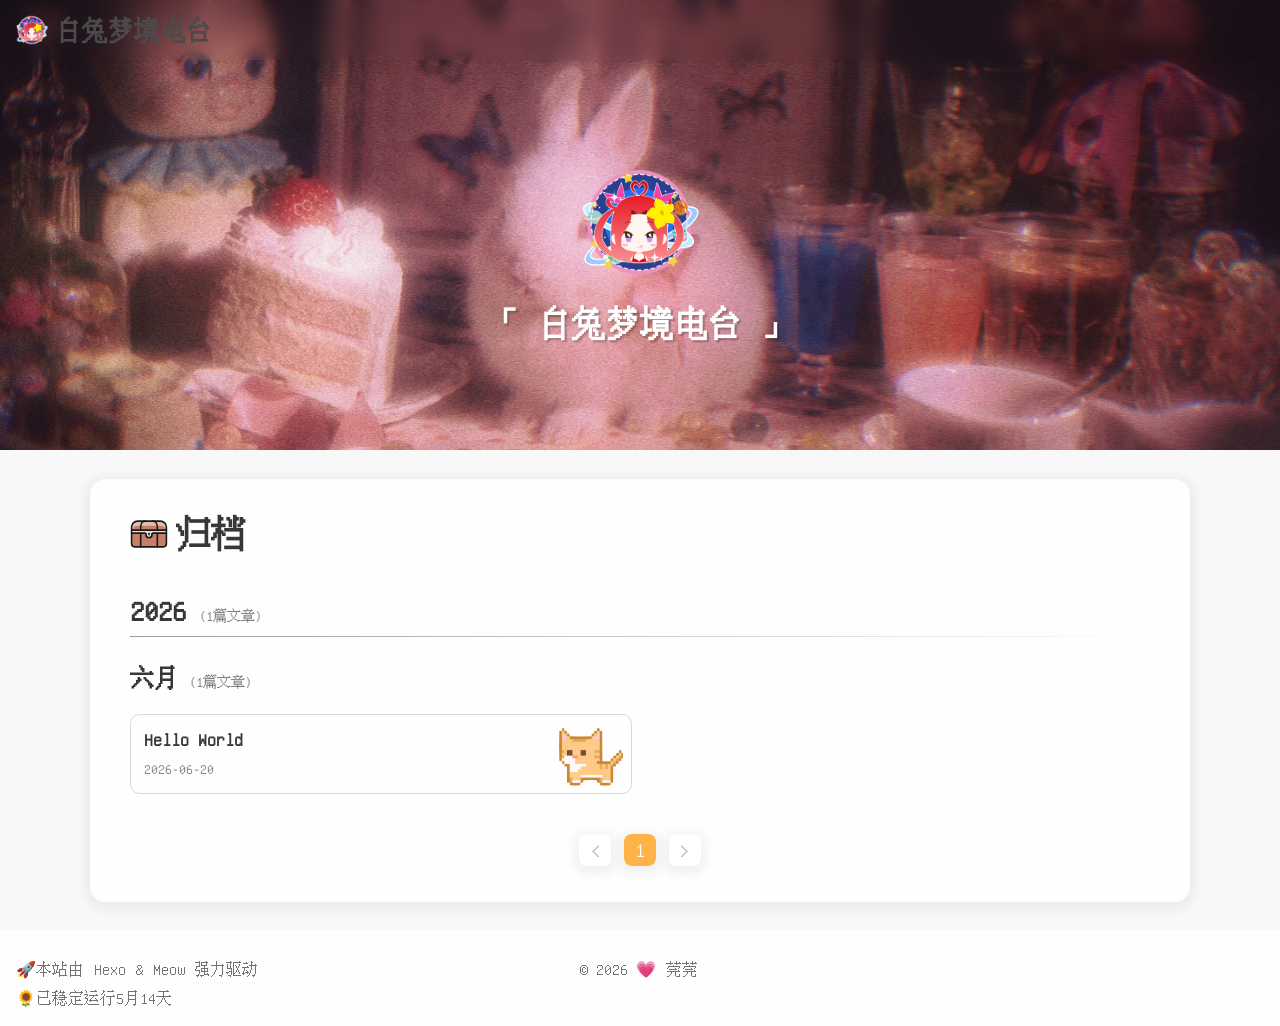
==== archives/index.html @ 59f96a51 "Site updated: 2026-06-21 14:47:37" ====
<!DOCTYPE html><html lang="zh-CN"><head><meta charset="utf-8"/><meta name="viewport" content="width=device-width, initial-scale=1.0"/><meta name="author" content="莞莞"/><meta name="copyright" content="莞莞"/><meta name="theme-color" content="#FFB347"/><meta name="format-detection" content="telephone=no"/><meta name="keywords" content="Hexo Theme MEOW"/><meta name="mobile-web-app-capable" content="yes"/><meta name="apple-mobile-web-app-capable" content="yes"/><meta name="apple-touch-fullscreen" content="yes"/><meta name="application-name" content="归档 | 白兔梦境电台"/><meta name="apple-mobile-web-app-title" content="归档 | 白兔梦境电台"/><meta name="apple-mobile-web-app-status-bar-style" content="#FFB347"/><link rel="canonical" href="http://example.com/archives/"/><meta name="description" content="来自1999年的电波，偶尔收到，随缘回复">
<meta property="og:type" content="website">
<meta property="og:title" content="归档 | 白兔梦境电台">
<meta property="og:url" content="http://example.com/archives/index.html">
<meta property="og:site_name" content="白兔梦境电台">
<meta property="og:description" content="来自1999年的电波，偶尔收到，随缘回复">
<meta property="og:locale" content="zh_CN">
<meta property="og:image" content="http://example.com/archives/assets/images/49beb94f1746faeaf48bc25fc56b0b8f.png">
<meta property="article:author" content="莞莞">
<meta name="twitter:card" content="summary_large_image">
<meta name="twitter:image" content="http://example.com/archives/assets/images/49beb94f1746faeaf48bc25fc56b0b8f.png"><meta name="robots" content="index,follow"/><meta name="googlebot" content="index,follow"/><meta name="revisit-after" content="1 days"/><title>归档 | 白兔梦境电台</title><link rel="shortcut icon" href="/assets/images/Hexo-Theme-MEOW.ico"><link rel="preconnect" href="/assets"/><link rel="preconnect" href="assets"/>
<link rel="stylesheet" href="/css/style.css">

<link rel="stylesheet" href="/css/third-party/dist/APlayer.min.css">
<link rel="prefetch" href="/"/><link rel="prefetch" href="/archives"/><link rel="prefetch" href="/tags"/><meta name="generator" content="Hexo 7.3.0"></head><body bg-style="none"><header><div id="navbar"><div id="nav-info"><a id="site-icon" href="/" title="主页"><img src="/assets/images/49beb94f1746faeaf48bc25fc56b0b8f.png" alt="Logo"/></a><a id="site-name" href="/" title="主页"><div>白兔梦境电台</div><img src="/assets/images/svg/uc/uc-home.svg" class="icon noview" alt="Icon"></a></div><div id="nav-menu"></div><div id="nav-function"><div id="menu-btn"><a href="javascript:void(0);" title="打开菜单"><img src="/assets/images/svg/uc/uc-menu.svg" class="icon noview" alt="Icon"></a></div></div></div></header><div id="menu-aside"><div id="menu-aside-container"><div id="menu-aside-info"><a href="/" title="主页"><img src="/assets/images/49beb94f1746faeaf48bc25fc56b0b8f.png" alt="Logo"/></a><a href="/" title="主页">白兔梦境电台</a></div><hr/></div></div><main><div class="banner"><div class="banner-info"><div class="banner-avatar"><img src="/assets/images/49beb94f1746faeaf48bc25fc56b0b8f.png" alt="Avatar"/></div><div class="banner-title">「 白兔梦境电台 」</div></div></div><div class="page-container"><div class="page-content"><div class="page-title"><div class="page-title-content"><img src="/assets/images/svg/uc/uc-archive.svg" class="icon noview" alt="Icon"><h1>归档</h1></div></div><div class="page-main"><div class="archive-container"><div class="archive-year"><div class="archive-year-title"><a href="/archives/2026">2026</a><span>(1篇文章)</span></div><div class="archive-month"><div class="archive-month-title"><a href="/archives/2026/06">六月</a><span>(1篇文章)</span></div><div class="archive-posts-list"><div class="archive-post" archive-style="normal"><div class="archive-post-cover"></div><a href="/2026/06/20/hello-world/"><div class="archive-post-title"><span>Hello World</span></div><div class="archive-post-date">2026-06-20</div></a></div></div></div></div></div><div class="page-paginator"><div class="paginator"><span class="extend prev" rel="prev"><</span><span class="page-number current">1</span><span class="extend next" rel="next">></span></div></div><div class="page-body markdown"></div></div></div></div><div id="toolbar" hide=""><div id="toolbar-setting-container" hide=""><div class="toolbar-item"><button id="tool-color-mode" title="深色模式" type="button"><img src="/assets/images/svg/ta/ta-moon.svg" class="icon noview" alt="Icon"></button></div><div class="toolbar-item"><button class="copy-text" id="tool-share" title="分享" type="button" data-text="http://example.com/archives/index.html"><img src="/assets/images/svg/ta/ta-share.svg" class="icon noview" alt="Icon"></button></div></div><div class="toolbar-container"><div class="toolbar-item"><button id="tool-setting" title="设置" type="button"><img src="/assets/images/svg/ta/ta-setting.svg" class="icon noview" alt="Icon"></button></div><div class="toolbar-item"><button id="tool-gototop" title="返回顶部" type="button"><img src="/assets/images/svg/ta/ta-up.svg" class="icon noview" alt="Icon"></button></div></div></div><div id="music-player"></div></main><footer><div class="footer"><div id="footer-copyright">© 2026 <span>💗</span> <a href="/null">莞莞</a></div><div id="footer-info"><div id="footer-framework">🚀本站由 <a href="https://hexo.io" target="_blank">Hexo</a> & <a href="https://github.com/chanwj/hexo-theme-meow" title="3.3.2" target="_blank">Meow</a> 强力驱动</div><div id="footer-runtime"><span id="runtime" data-startdate="2026-06-21T22:16:20.000Z">🌻已稳定运行.年.月.天</span></div></div></div></footer><div class="scripts"><script>const GLOBALCONFIG = {
  root: '/',
  toolbar: true,
  lazyload_src: '/assets/images/Meow-Loading.webp',
  friends: false,
  album: '',
  codeblock: false,
  code_copy_text: false,
  share_text: '🐱Share From Meow',
  onblur_title: 'Please Come Back～✧(´▽`ʃ♡ƪ)',
  mouse_click: false,
  notify:{
    enable: false,
    info: '复制成功～转载请标注本文地址',
    f12_info: '开发者模式已打开，请遵循本站版权协议'
  },
  search: {
    enable: false,
    path: '',
    local: {
      top_n_per_article: 1,
      preload: false
    }
  },
  encrypt: false,
  category: false,
};
</script><script>if (!localStorage.getItem('color-mode')) {
  localStorage.setItem('color-mode', 'light' || 'light');
}
document.body.setAttribute('data-mode', localStorage.getItem('color-mode'));
</script>
<script src="/js/theme/tools/utils.js"></script>

<script src="/js/plugins/dist/lazyload.min.js"></script>

<script src="/js/plugins/view-image.min.js"></script>

<script src="/js/plugins/dist/APlayer.min.js"></script>
<script>const initAplayer = (data) => {
  if (!data.length) return;

  const ap = new APlayer({
    container: document.getElementById('music-player'),
    fixed: true,
    autoplay: false,
    theme: '#FFB347',
    loop: 'all',
    order: 'list',
    volume: 0.7,
    lrcType: 3,
    audio: data
  });

  ap.on('play', () => {
    document.getElementById('music-player').setAttribute("play", "");
  });
  ap.on('pause', () => {
    document.getElementById('music-player').removeAttribute("play");
  });
};

const fetchData = () => {
  fetch('')
    .then(res => res.json())
    .then(result => initAplayer(result));
};

if ('') {
  document.addEventListener("DOMContentLoaded", fetchData);
} else {
  document.addEventListener("DOMContentLoaded", initAplayer());;
}</script>
<script src="/js/main.js" type="module"></script>
</div></body></html>
---- css/style.css ----
@import url("/assets/fonts/unifont_t-17/result.css");
@import url("/assets/fonts/unifont_t-17/result.css");
body[data-mode='light'] {
  --theme-color: #ffb347;
  --theme-color-light-1: #ffd191;
  --theme-color-light-2: #ffc26c;
  --theme-color-light-3: #ffca7e;
  --theme-color-transparent-1: rgba(255,179,71,0.6);
  --theme-color-dark-1: #ffa626;
  --background-color: #fff;
  --background-color-transparent-1: rgba(255,255,255,0.85);
  --background-color-transparent-2: rgba(255,255,255,0.7);
  --background-color-transparent-3: rgba(255,255,255,0.4);
  --background-color-grey: #e8e8e8;
  --background-color-grey-light-1: #f1f1f1;
  --background-color-grey-light-2: #f5f5f5;
  --background-color-grey-transparent: rgba(232,232,232,0.25);
  --background-color-grey-transparent-2: rgba(232,232,232,0.15);
  --background-color-body: #f8f8f8;
  --background-color-page: rgba(255,255,255,0.85);
  --font-color: #373737;
  --font-color-invert: #fff;
  --font-color-navbar: #4b4b4b;
  --font-color-navbar-custom: #4b4b4b;
  --font-color-light-1: #737373;
  --font-color-light-2: #9b9b9b;
  --font-color-light-3: #cdcdcd;
  --link-hover-font-color: #fff;
  --banner-background: url("/assets/images/MEITU_20260621_140122312.jpg");
  --banner-font-color: #fff;
  --nav-background-color: rgba(255,255,255,0.188);
  --card-border-color: #d7d7d7;
  --meow-box-shadow: 1px 1px 1px 1px rgba(42,42,42,0.051);
  --meow-card-shadow: 0px 3px 8px 6px rgba(42,42,42,0.051);
}
body[data-mode='dark'] {
  --theme-color: #88c0ed;
  --theme-color-light-1: #b8d9f4;
  --theme-color-light-2: #a0cdf1;
  --theme-color-light-3: #acd3f2;
  --theme-color-transparent-1: rgba(136,192,237,0.6);
  --theme-color-dark-1: #68afe8;
  --background-color: #2d2d2d;
  --background-color-transparent-1: rgba(45,45,45,0.88);
  --background-color-transparent-2: rgba(45,45,45,0.7);
  --background-color-transparent-3: rgba(45,45,45,0.4);
  --background-color-grey: #454545;
  --background-color-grey-light-1: #3e3e3e;
  --background-color-grey-light-2: #373737;
  --background-color-grey-transparent: rgba(69,69,69,0.25);
  --background-color-grey-transparent-2: rgba(69,69,69,0.35);
  --background-color-body: #202124;
  --background-color-page: rgba(45,45,45,0.7);
  --font-color: #bebec6;
  --font-color-invert: #fcfcfc;
  --font-color-navbar: #bebec6;
  --font-color-navbar-custom: #bebec6;
  --font-color-light-1: #9595a2;
  --font-color-light-2: #808090;
  --font-color-light-3: #5b5b67;
  --link-hover-font-color: #2d2d2d;
  --banner-background: url("/assets/images/MEITU_20260621_140122312.jpg");
  --banner-font-color: #e0e0e0;
  --nav-background-color: transparent;
  --card-border-color: #3b3b3b;
  --meow-box-shadow: 1px 1px 1px 1px rgba(187,187,187,0.012);
  --meow-card-shadow: none;
}
:root {
  --meow-text-shadow-title: 2px 2px 1.5px rgba(0,0,0,0.25);
  --meow-text-shadow: 2px 2px 1px rgba(0,0,0,0.125);
  --meow-text-shadow-light: 1.2px 1.2px 1px rgba(0,0,0,0.125);
  --meow-main-width: 1400px;
  --meow-page-width: 1100px;
  --meow-navbar-height: 60px;
  --meow-font-default: 'Unifont-T', Sans-serif, Serif;
  --meow-font-title: 'Unifont-T';
  --meow-font-code: 'Unifont-T', Courier, Consolas, Sans-serif;
}
@-moz-keyframes fade {
  0%, 100% {
    opacity: 1;
  }
  50% {
    opacity: 0.3;
  }
}
@-webkit-keyframes fade {
  0%, 100% {
    opacity: 1;
  }
  50% {
    opacity: 0.3;
  }
}
@-o-keyframes fade {
  0%, 100% {
    opacity: 1;
  }
  50% {
    opacity: 0.3;
  }
}
@keyframes fade {
  0%, 100% {
    opacity: 1;
  }
  50% {
    opacity: 0.3;
  }
}
@-moz-keyframes bounce {
  0%, 50%, 100% {
    transform: translateY(0);
    -webkit-transform: translateY(0);
  }
  25% {
    transform: translateY(-3px);
    -webkit-transform: translateY(-3px);
  }
  75% {
    transform: translateY(3px);
    -webkit-transform: translateY(3px);
  }
}
@-webkit-keyframes bounce {
  0%, 50%, 100% {
    transform: translateY(0);
    -webkit-transform: translateY(0);
  }
  25% {
    transform: translateY(-3px);
    -webkit-transform: translateY(-3px);
  }
  75% {
    transform: translateY(3px);
    -webkit-transform: translateY(3px);
  }
}
@-o-keyframes bounce {
  0%, 50%, 100% {
    transform: translateY(0);
    -webkit-transform: translateY(0);
  }
  25% {
    transform: translateY(-3px);
    -webkit-transform: translateY(-3px);
  }
  75% {
    transform: translateY(3px);
    -webkit-transform: translateY(3px);
  }
}
@keyframes bounce {
  0%, 50%, 100% {
    transform: translateY(0);
    -webkit-transform: translateY(0);
  }
  25% {
    transform: translateY(-3px);
    -webkit-transform: translateY(-3px);
  }
  75% {
    transform: translateY(3px);
    -webkit-transform: translateY(3px);
  }
}
@-moz-keyframes beat {
  0%, 100% {
    transform: scale(1);
    -webkit-transform: scale(1);
  }
  50% {
    transform: scale(1.05);
    -webkit-transform: scale(1.05);
  }
}
@-webkit-keyframes beat {
  0%, 100% {
    transform: scale(1);
    -webkit-transform: scale(1);
  }
  50% {
    transform: scale(1.05);
    -webkit-transform: scale(1.05);
  }
}
@-o-keyframes beat {
  0%, 100% {
    transform: scale(1);
    -webkit-transform: scale(1);
  }
  50% {
    transform: scale(1.05);
    -webkit-transform: scale(1.05);
  }
}
@keyframes beat {
  0%, 100% {
    transform: scale(1);
    -webkit-transform: scale(1);
  }
  50% {
    transform: scale(1.05);
    -webkit-transform: scale(1.05);
  }
}
@-moz-keyframes spin {
  0% {
    transform: rotate(0);
    -webkit-transform: rotate(0);
  }
  100% {
    transform: rotate(360deg);
    -webkit-transform: rotate(360deg);
  }
}
@-webkit-keyframes spin {
  0% {
    transform: rotate(0);
    -webkit-transform: rotate(0);
  }
  100% {
    transform: rotate(360deg);
    -webkit-transform: rotate(360deg);
  }
}
@-o-keyframes spin {
  0% {
    transform: rotate(0);
    -webkit-transform: rotate(0);
  }
  100% {
    transform: rotate(360deg);
    -webkit-transform: rotate(360deg);
  }
}
@keyframes spin {
  0% {
    transform: rotate(0);
    -webkit-transform: rotate(0);
  }
  100% {
    transform: rotate(360deg);
    -webkit-transform: rotate(360deg);
  }
}
@-moz-keyframes run-bounce {
  0% {
    transform: translateX(0);
    -webkit-transform: translateX(0);
  }
  25% {
    transform: translateX(-40px) translateY(-35px);
    -webkit-transform: translateX(-40px) translateY(-35px);
  }
  50% {
    transform: translateX(-100px) translateY(-60px);
    -webkit-transform: translateX(-100px) translateY(-60px);
  }
  75% {
    transform: translateX(-160px) translateY(-35px);
    -webkit-transform: translateX(-160px) translateY(-35px);
  }
  100% {
    transform: translateX(-200px);
    -webkit-transform: translateX(-200px);
  }
}
@-webkit-keyframes run-bounce {
  0% {
    transform: translateX(0);
    -webkit-transform: translateX(0);
  }
  25% {
    transform: translateX(-40px) translateY(-35px);
    -webkit-transform: translateX(-40px) translateY(-35px);
  }
  50% {
    transform: translateX(-100px) translateY(-60px);
    -webkit-transform: translateX(-100px) translateY(-60px);
  }
  75% {
    transform: translateX(-160px) translateY(-35px);
    -webkit-transform: translateX(-160px) translateY(-35px);
  }
  100% {
    transform: translateX(-200px);
    -webkit-transform: translateX(-200px);
  }
}
@-o-keyframes run-bounce {
  0% {
    transform: translateX(0);
    -webkit-transform: translateX(0);
  }
  25% {
    transform: translateX(-40px) translateY(-35px);
    -webkit-transform: translateX(-40px) translateY(-35px);
  }
  50% {
    transform: translateX(-100px) translateY(-60px);
    -webkit-transform: translateX(-100px) translateY(-60px);
  }
  75% {
    transform: translateX(-160px) translateY(-35px);
    -webkit-transform: translateX(-160px) translateY(-35px);
  }
  100% {
    transform: translateX(-200px);
    -webkit-transform: translateX(-200px);
  }
}
@keyframes run-bounce {
  0% {
    transform: translateX(0);
    -webkit-transform: translateX(0);
  }
  25% {
    transform: translateX(-40px) translateY(-35px);
    -webkit-transform: translateX(-40px) translateY(-35px);
  }
  50% {
    transform: translateX(-100px) translateY(-60px);
    -webkit-transform: translateX(-100px) translateY(-60px);
  }
  75% {
    transform: translateX(-160px) translateY(-35px);
    -webkit-transform: translateX(-160px) translateY(-35px);
  }
  100% {
    transform: translateX(-200px);
    -webkit-transform: translateX(-200px);
  }
}
@-moz-keyframes expand-width {
  0% {
    width: 10%;
  }
  100% {
    width: 100%;
    left: 0;
  }
}
@-webkit-keyframes expand-width {
  0% {
    width: 10%;
  }
  100% {
    width: 100%;
    left: 0;
  }
}
@-o-keyframes expand-width {
  0% {
    width: 10%;
  }
  100% {
    width: 100%;
    left: 0;
  }
}
@keyframes expand-width {
  0% {
    width: 10%;
  }
  100% {
    width: 100%;
    left: 0;
  }
}
@-moz-keyframes expand-width-to-right {
  0% {
    width: 0;
  }
  50% {
    width: 50%;
  }
  100% {
    width: 100%;
  }
}
@-webkit-keyframes expand-width-to-right {
  0% {
    width: 0;
  }
  50% {
    width: 50%;
  }
  100% {
    width: 100%;
  }
}
@-o-keyframes expand-width-to-right {
  0% {
    width: 0;
  }
  50% {
    width: 50%;
  }
  100% {
    width: 100%;
  }
}
@keyframes expand-width-to-right {
  0% {
    width: 0;
  }
  50% {
    width: 50%;
  }
  100% {
    width: 100%;
  }
}
@-moz-keyframes move-to-right {
  0% {
    transform: translateX(0);
    -webkit-transform: translateX(0);
  }
  100% {
    transform: translateX(2px);
    -webkit-transform: translateX(2px);
  }
}
@-webkit-keyframes move-to-right {
  0% {
    transform: translateX(0);
    -webkit-transform: translateX(0);
  }
  100% {
    transform: translateX(2px);
    -webkit-transform: translateX(2px);
  }
}
@-o-keyframes move-to-right {
  0% {
    transform: translateX(0);
    -webkit-transform: translateX(0);
  }
  100% {
    transform: translateX(2px);
    -webkit-transform: translateX(2px);
  }
}
@keyframes move-to-right {
  0% {
    transform: translateX(0);
    -webkit-transform: translateX(0);
  }
  100% {
    transform: translateX(2px);
    -webkit-transform: translateX(2px);
  }
}
@-moz-keyframes show-up {
  0% {
    transform: translateY(0.9rem);
    -webkit-transform: translateY(0.9rem);
    opacity: 0;
  }
  100% {
    transform: translateY(0);
    -webkit-transform: translateY(0);
    opacity: 1;
  }
}
@-webkit-keyframes show-up {
  0% {
    transform: translateY(0.9rem);
    -webkit-transform: translateY(0.9rem);
    opacity: 0;
  }
  100% {
    transform: translateY(0);
    -webkit-transform: translateY(0);
    opacity: 1;
  }
}
@-o-keyframes show-up {
  0% {
    transform: translateY(0.9rem);
    -webkit-transform: translateY(0.9rem);
    opacity: 0;
  }
  100% {
    transform: translateY(0);
    -webkit-transform: translateY(0);
    opacity: 1;
  }
}
@keyframes show-up {
  0% {
    transform: translateY(0.9rem);
    -webkit-transform: translateY(0.9rem);
    opacity: 0;
  }
  100% {
    transform: translateY(0);
    -webkit-transform: translateY(0);
    opacity: 1;
  }
}
@-moz-keyframes show-scale {
  0% {
    transform: scale(0);
    -webkit-transform: scale(0);
    opacity: 0;
  }
  100% {
    transform: scale(1);
    -webkit-transform: scale(1);
    opacity: 1;
  }
}
@-webkit-keyframes show-scale {
  0% {
    transform: scale(0);
    -webkit-transform: scale(0);
    opacity: 0;
  }
  100% {
    transform: scale(1);
    -webkit-transform: scale(1);
    opacity: 1;
  }
}
@-o-keyframes show-scale {
  0% {
    transform: scale(0);
    -webkit-transform: scale(0);
    opacity: 0;
  }
  100% {
    transform: scale(1);
    -webkit-transform: scale(1);
    opacity: 1;
  }
}
@keyframes show-scale {
  0% {
    transform: scale(0);
    -webkit-transform: scale(0);
    opacity: 0;
  }
  100% {
    transform: scale(1);
    -webkit-transform: scale(1);
    opacity: 1;
  }
}
@-moz-keyframes show-ease {
  0% {
    opacity: 0;
  }
  100% {
    opacity: 1;
  }
}
@-webkit-keyframes show-ease {
  0% {
    opacity: 0;
  }
  100% {
    opacity: 1;
  }
}
@-o-keyframes show-ease {
  0% {
    opacity: 0;
  }
  100% {
    opacity: 1;
  }
}
@keyframes show-ease {
  0% {
    opacity: 0;
  }
  100% {
    opacity: 1;
  }
}
* {
  box-sizing: border-box;
  scroll-behavior: smooth;
  user-select: auto;
}
* ::-webkit-scrollbar {
  width: 0.65rem;
  height: 0.65rem;
}
* ::-webkit-scrollbar-thumb {
  background-color: var(--background-color-grey);
  border-radius: 10px;
}
* ::-webkit-scrollbar-thumb:hover {
  background-color: var(--theme-color-light-1);
}
* ::-webkit-scrollbar-thumb:active {
  background-color: var(--theme-color-light-1);
}
* ::-webkit-scrollbar-track {
  background-color: var(--background-color-grey-transparent);
}
@-moz-document url-prefix() {
  scrollbar-color: var(--background-color-grey) var(--background-color-grey-transparent);
  scrollbar-width: thin;
}
* ::selection {
  background: var(--theme-color);
  color: var(--font-color-invert);
}
body {
  width: 100%;
  height: max-content;
  min-height: 100vh;
  margin: 0;
  background-color: var(--background-color-body);
  color: var(--font-color);
  font-size: 16px;
  font-family: var(--meow-font-default);
  line-height: 1.5rem;
}
@media (max-width: 900px) {
  body {
    font-size: 14px;
  }
}
body[bg-style='fixed']:before {
  content: ' ';
  position: fixed;
  top: 0;
  left: 0;
  width: 100vw;
  height: 100vh;
  z-index: -1;
  background-image: var(--banner-background);
  background-size: cover;
  background-position: center top;
  background-repeat: no-repeat;
  animation: show-ease 0.3s ease-in;
  transition: background-image 0.3s ease-in, filter 0.3s ease-in;
}
body[bg-style='fixed'][blur]:before {
  filter: blur(0.5rem);
}
main {
  width: 100%;
  height: max-content;
}
a {
  text-decoration: none;
  color: var(--theme-color);
}
ul,
ol {
  padding-left: 2rem;
  margin: 1.5rem 0;
}
ul ul,
ol ul,
ul ol,
ol ol {
  margin: 0;
}
ul:has(input[type='checkbox']) {
  padding-left: 0;
}
ul:has(input[type='checkbox']) li {
  display: flex;
  align-items: center;
  gap: 0.5rem;
}
ul li input[type='checkbox']:disabled {
  appearance: none;
  width: 1.6em;
  height: 1.5em;
  border-radius: 0.3rem;
  margin: 0;
  background-color: var(--background-color-grey-light-1);
}
ul li input[type='checkbox']:disabled:checked {
  background-color: var(--theme-color);
}
ul li input[type='checkbox']:disabled:checked:after {
  content: '✓';
  display: inline-block;
  width: 100%;
  height: 100%;
  color: var(--font-color-invert);
  font-weight: bold;
  text-align: center;
}
blockquote {
  margin: 2rem 0;
  padding: 0.2rem 0.9rem;
  border-left: 0.5rem solid var(--font-color-light-3);
  background-color: var(--background-color-grey-transparent);
  border-radius: 0.25rem;
  box-shadow: var(--meow-box-shadow);
  line-height: 1.5;
}
h1 {
  font-size: 2em;
}
h2 {
  font-size: 1.5em;
}
h3 {
  font-size: 1.35em;
}
h4 {
  font-size: 1.2em;
}
h5 {
  font-size: 1.1em;
}
h6 {
  font-size: 1em;
}
h1,
h2,
h3,
h4,
h5,
h6 {
  margin: 2.45em 0 1.35em;
}
hr {
  margin: 3rem 0;
  border: 2px dashed var(--background-color-grey);
  position: relative;
  overflow: visible;
}
hr:before {
  content: '🐈';
  position: absolute;
  top: -0.5rem;
  left: 5%;
  font-size: 1rem;
  line-height: 1rem;
  color: var(--background-color-grey);
  z-index: 10;
  opacity: 0.7;
  transition: all 1s ease-in-out;
}
hr:hover:before {
  left: 90%;
}
p {
  text-align: justify;
  vertical-align: baseline;
}
mark {
  background-color: var(--theme-color);
  color: var(--font-color-invert);
  padding: 0 0.3rem;
  border-radius: 0.3rem;
}
ins {
  text-decoration-color: var(--font-color-light-2);
}
s {
  color: var(--font-color-light-1);
}
abbr {
  text-decoration-color: var(--font-color-light-2);
}
kbd {
  padding: 0.1em 0.4rem;
  margin: 0 0.12rem;
  border: 1px solid var(--background-color-grey);
  border-radius: 0.4rem;
  background-color: var(--background-color-grey-light-1);
  font-family: var(--meow-font-default);
  font-size: 0.9em;
}
.table-container {
  width: 100%;
  overflow-x: auto;
  margin: 2rem 0;
}
table {
  border-radius: 0.8rem;
  border-collapse: collapse;
  width: 100%;
  overflow: hidden;
  box-shadow: var(--meow-box-shadow);
}
table ul,
table ol {
  line-height: normal;
  margin: 0;
}
th,
td {
  padding: 0.5rem 0.8rem;
  border: 1px solid var(--background-color-grey);
}
thead {
  background-color: var(--background-color-grey-light-2);
  white-space: nowrap;
}
button {
  background: transparent;
  border: 0;
  padding: 0;
  cursor: pointer;
  font-family: var(--meow-font-default);
  color: var(--font-color);
  font-size: 1rem;
}
textarea,
input {
  font-family: var(--meow-font-default);
}
.markdown {
  line-height: 1.58;
}
.markdown a:not(.normal) {
  color: var(--theme-color);
  position: relative;
}
.markdown a:not(.normal):after {
  content: '';
  position: absolute;
  left: 0;
  bottom: -1.2px;
  display: block;
  height: 2px;
  width: 0;
  background-color: var(--theme-color-light-2);
  transition: width 0.5s ease;
}
.markdown a:not(.normal):hover:after {
  width: 100%;
}
.markdown ul {
  padding-left: 1em;
  line-height: 1.8em;
}
.markdown ol {
  padding-left: 1em;
  line-height: 1.8em;
}
.markdown ul li,
.markdown ol li {
  margin: 0.5em 0;
}
.markdown ul li:has(ul),
.markdown ol li:has(ul) {
  margin: 1em 0;
}
.markdown ul li:has(ol),
.markdown ol li:has(ol) {
  margin: 1em 0;
}
.markdown ul ul >li,
.markdown ol ul >li,
.markdown ul ol >li,
.markdown ol ol >li {
  margin: 0.5em 0;
}
.markdown h1:before,
.markdown h2:before,
.markdown h3:before,
.markdown h4:before,
.markdown h5:before,
.markdown h6:before {
  content: '#';
  margin-right: 0.5rem;
  color: var(--font-color-light-3);
  transition: color 0.2s ease-in-out;
}
.markdown h1:hover:before,
.markdown h2:hover:before,
.markdown h3:hover:before,
.markdown h4:hover:before,
.markdown h5:hover:before,
.markdown h6:hover:before {
  color: var(--theme-color);
}
.markdown img {
  display: block;
  margin: 1rem auto;
  max-width: 100%;
  object-fit: contain;
  border-radius: 0.8rem;
}
.markdown img:not([no-view]):not(.noview):hover {
  box-shadow: var(--meow-card-shadow);
}
.markdown .img-caption img {
  margin: 0 auto;
}
.markdown .iframe-container {
  position: relative;
  height: 36rem;
}
.markdown .iframe-container iframe {
  position: absolute;
  width: 100%;
  height: 100%;
}
.icon {
  height: 1rem;
  object-fit: contain;
}
.box-icon {
  height: 1.45rem;
}
.img-caption {
  margin: 1rem auto;
  width: 100%;
  display: flex;
  flex-direction: column;
  gap: 0.1rem;
}
.img-caption figcaption {
  text-align: center;
  color: var(--font-color-light-1);
  font-size: 0.9em;
}
img[data-lazy-src] {
  transition: all 0.3s ease-in;
}
img[data-lazy-src]:not(.loaded) {
  filter: blur(0.8rem) brightness(1) !important;
}
img:not(.icon):not([no-view]):not(.noview) {
  cursor: pointer;
}
.view-image-close__full {
  background: var(--background-color-grey-transparent) !important;
}
body[data-mode="dark"] img:not(.icon) {
  filter: brightness(90%);
}
.view-image img {
  filter: brightness(100%) !important;
}
.postcover {
  border-radius: 0.8rem;
  width: 100%;
  max-height: 28rem;
  object-fit: cover !important;
  margin: 2rem 0 !important;
}
.page-container {
  width: 100%;
  height: max-content;
  padding: 1.8rem 0;
}
.page-content {
  width: 95%;
  max-width: var(--meow-page-width);
  height: max-content;
  min-height: 40vh;
  margin: 0 auto;
  padding: 2.2rem 2.5rem;
  background-color: var(--background-color-page);
  backdrop-filter: blur(3px);
  border-radius: 1rem;
  box-shadow: var(--meow-card-shadow);
  animation: show-up 0.6s ease-out;
}
.page-title {
  line-height: 2.5rem;
  margin-bottom: 2.3rem;
  display: flex;
  align-items: center;
  justify-content: space-between;
}
.page-title-content {
  display: flex;
  align-items: center;
  gap: 0.5rem;
}
.page-title-content h1 {
  font-size: 2.2rem;
  font-weight: bold;
  margin: 0;
}
.page-title-content .icon {
  height: 2.4rem;
}
.pageview {
  font-size: 16px;
  color: var(--font-color-light-2);
  display: flex;
  flex-wrap: nowrap;
  align-items: center;
  gap: 0.15rem;
}
.pageview .icon {
  height: 1rem;
  opacity: 0.5;
}
.pageview span {
  white-space: nowrap;
}
body[data-mode="dark"] .pageview .icon {
  filter: invert(100%);
}
.page-paginator {
  margin-top: 2.5rem;
}
.page-desc {
  font-size: 1.2rem;
  margin-bottom: 2rem;
  color: var(--font-color-light-2);
  position: relative;
  padding-left: 2.5rem;
}
.page-desc:before {
  content: '“';
  font-size: 5rem;
  margin-right: 0.2rem;
  position: absolute;
  left: 0;
  top: 50%;
  opacity: 0.8;
}
@media (max-width: 900px) {
  .page-container {
    padding: 1.2rem 0;
  }
  .page-content {
    padding: 1.6rem 1rem;
  }
  .page-title {
    line-height: 1.8rem;
    margin-bottom: 1.65rem;
  }
  .page-title-content h1 {
    font-size: 1.5rem;
  }
  .page-title-content .icon {
    height: 1.8rem;
  }
  .pageview {
    font-size: 1em;
  }
  .pageview .icon {
    height: 1em;
  }
  .page-desc {
    font-size: 1.15em;
    padding-left: 1.8em;
    margin-bottom: 1.8em;
  }
  .page-desc:before {
    font-size: 3.5rem;
  }
}
#home-container {
  width: 100%;
  height: max-content;
  padding: 1.8rem 0;
}
#home-content {
  width: 95%;
  max-width: var(--meow-main-width);
  height: auto;
  margin: 0 auto;
  display: flex;
  flex-direction: row;
  gap: 1.3rem;
}
#home-main {
  flex: 3;
  max-width: 75%;
  height: max-content;
  display: flex;
  flex-direction: column;
  gap: 1.3rem;
}
.home-article {
  background-color: var(--background-color-transparent-1);
  backdrop-filter: blur(3px);
  border-radius: 1rem;
  box-shadow: var(--meow-card-shadow);
  overflow: hidden;
  transition: all 0.3s ease;
}
.home-article:hover {
  transform: scale(1.015);
}
.home-article-cover {
  position: relative;
  width: 100%;
  height: 9.5rem;
  border-radius: 1rem 1rem 0 0;
  overflow: hidden;
}
.home-article-cover img {
  width: 100%;
  height: 100%;
  object-fit: cover;
  position: absolute;
  top: 50%;
  transform: translateY(-50%);
}
.home-article-content {
  padding: 1.4rem 2.2rem;
}
.home-article-title {
  margin: 0.2rem 0 0.6rem;
  overflow: hidden;
  line-height: 2rem;
}
.home-article-title a {
  font-size: 1.5rem;
  font-weight: bold;
  color: var(--font-color);
  vertical-align: bottom;
}
.home-article-title a:hover {
  color: var(--theme-color);
}
.home-article-encrypt {
  display: inline-block;
  height: 2rem;
  width: 1.5rem;
  position: relative;
  margin-right: 0.3rem;
}
.home-article-encrypt .icon {
  position: absolute;
  height: 1.35rem;
  width: 100%;
  top: 50%;
}
.home-article-sticky {
  background-color: var(--theme-color);
  padding: 0 0.5rem;
  border-radius: 0.5rem;
  color: var(--link-hover-font-color);
  white-space: nowrap;
  display: inline-block;
  margin-right: 0.5rem;
}
.home-article-excerpt {
  text-align: justify;
  font-size: 1.05rem;
  margin: 0.9rem 0;
}
.home-article-info-container {
  display: flex;
  align-items: center;
  justify-content: space-between;
  font-size: 0.95rem;
  gap: 0.5rem;
}
.home-article-info {
  max-width: 70%;
  display: flex;
  align-items: center;
  flex-wrap: nowrap;
  gap: 0.8rem;
  overflow: hidden;
}
.home-article-info a,
.home-article-info span,
.home-article-info {
  color: var(--font-color-light-1);
}
.home-article-info a:hover {
  color: var(--theme-color);
}
.home-article-info a:hover:after {
  color: var(--font-color-light-1);
}
.home-article-info .icon {
  opacity: 0.55;
  height: 1.1rem;
}
.home-article-info >div {
  display: flex;
  align-items: center;
  gap: 0.3rem;
}
body[data-mode="dark"] .home-article-info .icon {
  filter: invert(100%);
}
.home-article-date span {
  white-space: nowrap;
}
.home-article-categories a {
  white-space: nowrap;
  text-overflow: ellipsis;
}
.home-article-categories a:not(:last-child):after {
  content: ', ';
}
.home-article-tags a {
  white-space: nowrap;
  text-overflow: ellipsis;
}
.home-article-tags a:not(:last-child):after {
  content: ' | ';
}
.read-more-btn {
  color: var(--font-color-light-1);
  white-space: nowrap;
}
.read-more-btn:hover {
  color: var(--theme-color);
}
@media (max-width: 900px) {
  #home-content {
    flex-direction: column;
    flex-direction: column-reverse;
  }
  #home-main {
    max-width: 100%;
    flex: 1;
  }
  .home-article-title {
    line-height: 1.5rem;
  }
  .home-article-title a {
    font-size: 1.2em;
  }
  .home-article-encrypt {
    height: 1.5rem;
    margin-right: 0.1rem;
  }
  .home-article-encrypt .icon {
    height: 1em;
  }
  .home-article-sticky {
    height: 1.5rem;
    margin-right: 0.2rem;
  }
  .home-article-excerpt {
    font-size: 1em;
    margin: 0.35rem 0;
  }
  .home-article-categories,
  .home-article-tags {
    visibility: hidden;
  }
  .home-article-info-container {
    font-size: 0.9em;
  }
  .home-article-cover {
    height: 9rem;
  }
  .home-article-content {
    padding: 0.5rem 1.8rem;
    margin: 0.5rem 0;
  }
}
.archive-year-title a,
.archive-month-title a {
  color: var(--font-color);
}
.archive-year-title a:hover,
.archive-month-title a:hover {
  color: var(--theme-color);
}
.archive-year {
  margin-bottom: 2.5rem;
}
.archive-year-title {
  padding: 0.5rem 0;
  margin-bottom: 1.8rem;
  border-bottom: 1px solid transparent;
  border-image: linear-gradient(to right, var(--font-color-light-2), rgba(0,0,0,0)) 1;
}
.archive-year-title a {
  font-size: 1.8rem;
  font-weight: bold;
  margin-right: 0.8rem;
}
.archive-year-title span {
  font-size: 0.9rem;
  color: var(--font-color-light-1);
}
.archive-month {
  margin-bottom: 2rem;
}
.archive-month-title {
  margin-bottom: 1.3rem;
}
.archive-month-title a {
  font-size: 1.5rem;
  font-weight: bold;
  margin-right: 0.7rem;
}
.archive-month-title span {
  font-size: 0.9rem;
  color: var(--font-color-light-1);
}
.archive-posts-list {
  display: flex;
  align-items: center;
  justify-content: space-between;
  flex-wrap: wrap;
  gap: 1.2rem 1rem;
  user-select: none;
}
.archive-post {
  width: calc(50% - 0.5rem);
  height: 5rem;
  border-radius: 0.6rem;
  border: 1px solid var(--card-border-color);
  position: relative;
  overflow: hidden;
}
.archive-post a {
  display: flex;
  flex-direction: column;
  justify-content: space-around;
  gap: 0.1rem;
  width: 100%;
  height: 100%;
  padding: 0.7rem 0.8rem;
  color: var(--font-color);
}
.archive-post:hover {
  box-shadow: var(--meow-box-shadow);
}
.archive-post:hover a {
  justify-content: normal;
}
.archive-post[archive-style="normal"]:after {
  content: "";
  background-image: url("/assets/images/Hexo-Theme-MEOW.png");
  background-size: cover;
  position: absolute;
  top: 0.5rem;
  right: 0.5rem;
  width: 13%;
  height: 85%;
  opacity: 0.8;
  transition: all 0.5s ease;
}
.archive-post[archive-style="normal"]:hover:after {
  transform: rotate(18deg);
  opacity: 1;
}
.archive-post[archive-style="cover"]:hover .archive-post-cover {
  transform: translateY(-25%);
}
.archive-post[archive-style="cover"]:hover .archive-post-cover:after {
  width: 0;
}
.archive-post[archive-style="cover"]:hover .archive-post-title,
.archive-post[archive-style="cover"]:hover .archive-post-date {
  opacity: 0;
}
.archive-post[archive-style="cover"] .archive-post-title {
  width: 100%;
}
.archive-post[archive-style="cover"] .archive-post-cover {
  position: absolute;
  width: 100%;
  top: 0;
  transform: translateY(-45%);
  left: 0;
  z-index: -1;
  transition: transform 0.5s ease;
}
.archive-post[archive-style="cover"] .archive-post-cover img {
  width: 100%;
  height: 100%;
  object-fit: cover;
}
.archive-post[archive-style="cover"] .archive-post-cover:after {
  content: "";
  position: absolute;
  top: 0;
  right: 0;
  width: 100%;
  height: 100%;
  background-color: var(--background-color-transparent-1);
  transition: width 0.6s ease;
}
.archive-post[archive-style="normal"]:hover .archive-post-cover {
  width: 100%;
}
.archive-post[archive-style="normal"]:hover .archive-post-title {
  color: var(--link-hover-font-color);
  white-space: normal;
  font-size: 1.2rem;
  text-shadow: var(--meow-text-shadow-light);
  max-height: 3rem;
}
.archive-post[archive-style="normal"]:hover .archive-post-title .icon {
  height: 1.25rem;
}
.archive-post[archive-style="normal"]:hover .archive-post-date {
  display: none;
}
.archive-post[archive-style="normal"] .archive-post-title {
  width: 85%;
}
.archive-post[archive-style="normal"] .archive-post-cover {
  position: absolute;
  width: 0;
  height: 100%;
  top: 0;
  left: 0;
  z-index: -1;
  background-color: var(--theme-color-light-3);
  transition: width 0.6s ease;
}
.archive-post-title {
  font-size: 1.1rem;
  font-weight: bold;
  white-space: nowrap;
  display: flex;
  align-items: center;
  gap: 0.2rem;
}
.archive-post-title span {
  text-overflow: ellipsis;
  overflow: hidden;
  transition: all 0.4s ease;
  height: 100%;
}
.archive-post-title .icon {
  height: 1.05rem;
  transition: all 0.3s ease;
}
.archive-post-date {
  color: var(--font-color-light-1);
  font-size: 0.87rem;
  white-space: nowrap;
  overflow: hidden;
  transition: all 0.4s ease;
}
@media (max-width: 900px) {
  .archive-year-title {
    margin-bottom: 1.2rem;
  }
  .archive-year-title a {
    font-size: 1.35rem;
  }
  .archive-year-title span {
    font-size: 0.85rem;
  }
  .archive-month-title {
    margin-bottom: 1rem;
  }
  .archive-month-title a {
    font-size: 1.2rem;
  }
  .archive-month-title span {
    font-size: 0.85rem;
  }
  .archive-post {
    width: 100%;
  }
  .archive-post a {
    padding: 0.9em 0.85em;
  }
  .archive-post[archive-style="normal"]:after {
    opacity: 0.35;
    height: 80%;
  }
  .archive-post[archive-style="normal"]:hover .archive-post-title {
    font-size: 1.1em;
  }
  .archive-post-title {
    font-size: 1.1em;
  }
  .archive-post-date {
    font-size: 0.95em;
  }
}
.category-container {
  user-select: none;
}
.category-content .category-item {
  display: flex;
  justify-content: space-between;
  align-items: center;
  padding: 1rem 3rem;
  border-radius: 0.8rem;
  transition: background 0.2s ease-in;
}
.category-content .category-item:hover {
  background: var(--background-color-grey-transparent);
}
.category-content .category-item:hover .category-name a {
  padding-left: 0.5rem;
}
.category-content .category-item:hover .category-name .icon {
  margin-left: 0.35rem;
}
.category-name {
  display: flex;
  align-items: center;
  gap: 0.1rem;
}
.category-name .icon {
  height: 1.5rem;
  stroke-width: 3;
  transition: all 0.3s ease;
}
.category-name .icon[fold='true'] {
  transform: rotate(-90deg);
}
.category-name a {
  color: var(--font-color);
  font-size: 1.25rem;
  font-weight: bold;
  transition: all 0.2s ease-in-out;
}
.category-name a:hover {
  color: var(--theme-color);
}
.category-count {
  display: flex;
  align-items: center;
  gap: 0.1rem;
  width: 3rem;
  color: var(--font-color-light-1);
  transition: color 0.2s ease-in-out;
}
.category-count .icon {
  height: 1.3rem;
  transition: all 0.2s ease-in-out;
}
.category-count:hover {
  color: var(--theme-color);
}
.category-count:hover .icon {
  stroke: var(--theme-color);
}
.category-child {
  margin-left: 2rem;
  height: 0;
  opacity: 0;
  overflow: hidden;
}
.category-child[show] {
  height: max-content;
  animation: show-ease 0.4s ease-in forwards;
}
.category-child .category-name a {
  font-size: 1.15rem;
}
.category-child .category-item {
  padding: 0.8rem 3rem 0.8rem 2rem;
}
.category-child .category-item:hover i:before {
  height: 1.25rem;
}
.category-child i {
  position: relative;
  width: 1.8rem;
  height: 100%;
}
.category-child i:before {
  content: '';
  position: absolute;
  background: var(--font-color-light-1);
  border-radius: 0.35rem;
  top: 50%;
  left: 50%;
  transform: translate(-50%, -50%);
  width: 0.35rem;
  height: 0.35rem;
  transition: all 0.2s ease-in-out;
  z-index: 10;
}
.category-child i:after {
  content: "";
  position: absolute;
  width: 0.175rem;
  height: 1.3rem;
  left: calc(50% + 0.0875rem);
  bottom: 0;
  transform: translate(-50%, -60%);
  border-left: 2px dashed var(--font-color-light-3);
}
@media (max-width: 900px) {
  .category-name a {
    font-size: 1.1em;
  }
  .category-child .category-name a {
    font-size: 1em;
  }
  .category-count {
    font-size: 0.9em;
  }
  .category-count .icon {
    height: 1.3em;
  }
  .category-content .category-item {
    padding: 0.5rem;
  }
  .category-child {
    margin-left: 0.5rem;
  }
  .category-child .category-item {
    padding: 0.5rem 0.5rem 0.5rem 1rem;
  }
  .category-child i:after {
    height: 1em;
    transform: translate(-50%, -80%);
  }
}
.tag-container {
  width: 90%;
  margin: 0 auto;
  user-select: none;
}
.tag-container[tag-style="cloud"] {
  display: flex;
  align-items: center;
  justify-content: center;
  flex-wrap: wrap;
  gap: 1rem;
}
.tag-container[tag-style="cloud"] a {
  white-space: nowrap;
  color: var(--font-color);
  position: relative;
  padding: 0 0.1rem;
}
.tag-container[tag-style="cloud"] a:after {
  content: '';
  position: absolute;
  left: 0;
  bottom: -3px;
  display: block;
  height: 2.5px;
  width: 0;
  background-color: #FFB347;
  transition: width 0.5s ease;
}
.tag-container[tag-style="cloud"] a:hover {
  font-weight: bold;
}
.tag-container[tag-style="cloud"] a:hover:after {
  width: 100%;
}
.tags-list {
  padding: 0;
  display: flex;
  align-items: center;
  justify-content: center;
  flex-wrap: wrap;
  gap: 1rem;
}
.tags-list li {
  list-style: none;
  padding: 0.35rem 1.2rem;
  border: 1px solid var(--card-border-color);
  border-radius: 0.75rem;
  display: flex;
  align-items: center;
  justify-content: space-between;
  flex-wrap: nowrap;
  gap: 1rem;
  transition: all 0.5s ease;
}
.tags-list li:hover {
  background-color: var(--theme-color);
  box-shadow: var(--meow-box-shadow);
}
.tags-list li:hover a {
  color: var(--link-hover-font-color);
}
.tags-list li:hover span {
  color: var(--link-hover-font-color);
}
.tags-list a {
  color: var(--font-color);
  font-size: 1.25rem;
  white-space: nowrap;
}
.tags-list a:before {
  content: '#';
  margin-right: 0.1rem;
}
.tags-list span {
  color: var(--font-color-light-2);
}
.tags-count {
  font-size: 0.9rem;
  vertical-align: super;
  margin-left: 0.1rem;
}
@media (max-width: 900px) {
  .tag-container {
    width: 100%;
    margin: 0;
  }
  .tags-list {
    gap: 0.6rem;
  }
  .tags-list li {
    padding: 0.3rem 1rem;
  }
  .tags-list a {
    font-size: 1.1em;
  }
  .tags-list span {
    font-size: 1.1em;
  }
}
.post-container {
  width: 100%;
  height: max-content;
  padding: 1.8rem 0;
}
.post-main {
  width: 95%;
  max-width: var(--meow-main-width);
  margin: 0 auto;
  display: flex;
  justify-content: center;
  gap: 1rem;
}
.post-content {
  width: 100%;
  max-width: var(--meow-page-width);
  height: max-content;
  padding: 2.2rem 2.5rem;
  background-color: var(--background-color-page);
  border-radius: 1rem;
  box-shadow: var(--meow-card-shadow);
  animation: show-up 0.6s ease-out;
  transition: background-color 0.2s ease-in;
}
.post-title {
  margin: 0 0 1.2rem 0;
  line-height: 2.5rem;
  font-size: 1.85rem;
  font-weight: bold;
  text-align: center;
  animation: show-up 1s ease;
}
.post-author {
  font-size: 1.15rem;
  text-align: center;
}
.post {
  margin: 2.8rem 0 5rem;
  font-size: 17px;
}
.post[indent="true"] >p,
.post[indent="true"] >.hbe-container>div>p {
  text-indent: 2em;
}
.post-tail-tags {
  margin: 1.5rem 0;
  display: flex;
  align-items: center;
  flex-wrap: wrap;
  gap: 0.2rem 0.5rem;
  user-select: none;
}
.post-tail-tags a {
  color: var(--font-color-light-2);
  border-radius: 0.65rem;
  position: relative;
  padding: 0.1rem 0.5rem;
  transition: color 0.25s ease;
  z-index: 1;
}
.post-tail-tags a:before {
  content: '#';
  margin-right: 0.1rem;
}
.post-tail-tags a:after {
  content: '';
  position: absolute;
  top: 0;
  left: 0;
  width: 0;
  height: 100%;
  border-radius: 0.5rem;
  background: var(--theme-color);
  z-index: -1;
  transition: all 0.25s ease-in;
}
.post-tail-tags a:hover {
  color: var(--link-hover-font-color);
}
.post-tail-tags a:hover:after {
  width: 100%;
}
.post-nav {
  width: 100%;
  margin: 1.5rem 0;
  display: flex;
  justify-content: space-between;
  gap: 0.5rem;
}
.post-nav >a {
  width: 50%;
  padding: 0.5rem 1.2rem;
  border: 1px dotted var(--font-color-light-3);
  border-radius: 0.8rem;
  display: flex;
  flex-direction: column;
  font-size: 0.8rem;
  color: var(--font-color-light-2);
  white-space: nowrap;
  overflow: hidden;
  position: relative;
}
.post-nav >a span {
  font-size: 1.25em;
  overflow: hidden;
  text-overflow: ellipsis;
  color: var(--font-color-light-1);
  transition: all 0.5s ease;
}
.post-nav >a:after {
  content: "";
  background-image: url("/assets/images/49beb94f1746faeaf48bc25fc56b0b8f.png");
  background-size: cover;
  position: absolute;
  top: 0;
  width: 13%;
  height: 100%;
  opacity: 0;
  transition: opacity 0.4s ease-in;
}
.post-nav >a:hover {
  box-shadow: var(--meow-box-shadow);
  color: var(--font-color-light-1);
}
.post-nav >a:hover:after {
  opacity: 0.7;
}
.post-nav >a:hover span {
  font-weight: bold;
  color: var(--theme-color);
}
.post-nav >a[nopost] {
  opacity: 0;
}
.post-nav-prev:after {
  right: 1.2rem;
}
.post-nav-next {
  text-align: right;
}
.post-nav-next:after {
  left: 1.2rem;
  transform: scaleX(-1);
}
.fiction-status {
  text-align: center;
  color: var(--font-color-light-3);
  font-weight: bold;
  font-size: 1.2rem;
  margin: 2rem 0;
}
@media (max-width: 900px) {
  .post-container {
    padding: 1.2rem 0;
  }
  .post-content {
    padding: 1.6rem 1rem;
  }
  .post-title {
    font-size: 1.6em;
    margin-bottom: 0.6rem;
  }
  .post-author {
    font-size: 1.1em;
  }
  .post {
    margin: 2em 0 3.5em;
    font-size: 15px;
  }
  .fiction-status {
    font-size: 1.1em;
    margin: 1.1em 0;
  }
  .post-tail-tags {
    margin: 1.2em 0;
  }
  .post-nav>a {
    font-size: 0.8em;
  }
  .post-nav>a:after {
    display: none;
  }
}
#home-banner {
  width: 100%;
  height: 100vh;
  user-select: none;
}
#home-banner[bg-style='none'] {
  background: var(--banner-background);
  background-size: cover;
  background-position: center top;
  background-repeat: no-repeat;
}
#home-banner-info {
  position: absolute;
  top: calc(100% / 2 - 3.5rem);
  width: 100%;
  padding: 0 2rem;
  text-align: center;
  line-height: 3rem;
  color: var(--banner-font-color);
  font-family: var(--meow-font-title);
}
#home-banner-title {
  font-size: 2.9rem;
  font-weight: bold;
  text-shadow: var(--meow-text-shadow-title);
  margin-bottom: 0.7rem;
}
#home-banner-subtitle {
  font-size: 1.55rem;
  text-shadow: var(--meow-text-shadow);
}
#home-banner-scrolldown {
  z-index: 70;
  position: absolute;
  bottom: 0.5rem;
  width: 100%;
  text-align: center;
  text-shadow: var(--meow-text-shadow);
}
#scroll-to-main {
  font-size: 1.85rem;
  font-weight: bold;
  color: #fff;
  cursor: pointer;
  padding: 0.5rem 1rem 0;
  opacity: 0.75;
  animation: bounce 1.2s ease infinite;
}
.banner {
  width: 100%;
  height: 50vh;
  background: var(--banner-background);
  background-size: cover;
  background-position: center;
  background-repeat: no-repeat;
  user-select: none;
  transition: background 0.35s ease-in;
  display: flex;
  justify-content: center;
  align-items: center;
}
.banner-info {
  display: flex;
  flex-direction: column;
  align-items: center;
  justify-content: center;
  gap: 0.7rem;
  padding-top: var(--meow-navbar-height);
}
.banner-avatar img {
  width: 7.5rem;
  border-radius: 0;
  object-fit: contain;
  box-sizing: content-box;
  border: none;
  animation: show-scale 0.6s ease-out;
  transition: transform 0.1s ease-in;
}
.banner-avatar img:hover {
  transform: rotate(20deg);
}
.banner-title {
  font-size: 2.1rem;
  font-weight: bold;
  text-align: center;
  line-height: 3rem;
  color: var(--banner-font-color);
  font-family: var(--meow-font-title);
  text-shadow: var(--meow-text-shadow-title);
  animation: show-up 0.6s ease-out;
}
@media (max-width: 900px) {
  #home-banner-title {
    font-size: 2rem;
  }
  #home-banner-subtitle {
    font-size: 1.2rem;
  }
  .banner {
    height: 35vh;
  }
  .banner-info {
    padding-top: calc(var(--meow-navbar-height) + 1rem);
    gap: 0;
  }
  .banner-avatar img {
    width: 6.5rem;
  }
  .banner-title {
    font-size: 1.8rem;
  }
}
:root {
  --highlight-background: #2d2d2d;
  --highlight-foreground: #ccc;
  --highlight-comment: #999;
  --highlight-built-in: #6cc;
  --highlight-keyword: #c9c;
  --highlight-attr: #f99157;
  --highlight-section: #69c;
  --highlight-bullet: #f2777a;
  --highlight-title: #fc6;
  --highlight-tag: #b4b7b4;
  --highlight-subst: #ccc;
  --highlight-strong: #fc6;
  --highlight-string: #9c9;
  --highlight-emphasis: #c9c;
  --highlight-meta: #a3685a;
  --highlight-marked: rgba(142,165,220,0.271);
}
body[data-mode='light'] {
  --highlight-background: #f8f8f8;
  --highlight-foreground: #586875;
  --highlight-comment: #85939e;
  --highlight-built-in: #52cbb0;
  --highlight-keyword: #a363d5;
  --highlight-attr: #e66b2b;
  --highlight-section: #33b5e1;
  --highlight-bullet: #ef5253;
  --highlight-title: #e4b51c;
  --highlight-tag: #667581;
  --highlight-subst: #586875;
  --highlight-strong: #e4b51c;
  --highlight-string: #7cc844;
  --highlight-emphasis: #a363d5;
  --highlight-meta: #d73c9a;
  --highlight-marked: rgba(239,215,135,0.322);
}
body[data-mode='dark'] {
  --highlight-background: #2d2d2d;
  --highlight-foreground: #ccc;
  --highlight-comment: #999;
  --highlight-built-in: #6cc;
  --highlight-keyword: #c9c;
  --highlight-attr: #f99157;
  --highlight-section: #69c;
  --highlight-bullet: #f2777a;
  --highlight-title: #fc6;
  --highlight-tag: #b4b7b4;
  --highlight-subst: #ccc;
  --highlight-strong: #fc6;
  --highlight-string: #9c9;
  --highlight-emphasis: #c9c;
  --highlight-meta: #a3685a;
  --highlight-marked: rgba(142,165,220,0.271);
}
code {
  padding: 0.1rem 0.6rem;
  margin: 0 0.12rem;
  border-radius: 0.3rem;
  background-color: var(--background-color-grey-light-1);
  font-family: var(--meow-font-default);
  font-size: 0.95em;
  color: var(--font-color-light-1);
}
.code-container {
  position: relative;
  background: var(--background-color-grey-light-2);
  border-radius: 0.8rem;
  box-shadow: var(--meow-box-shadow);
  padding-top: 2.5rem;
  margin: 2rem 0;
  font-family: var(--meow-font-code);
  font-size: 1.1rem;
}
.code-container figcaption {
  position: absolute;
  top: 0;
  left: 50%;
  transform: translateX(-50%);
  color: var(--font-color);
  font-weight: bold;
  line-height: 2.5rem;
}
.code-container figcaption a {
  margin-left: 0.7rem;
}
.code-container:before {
  position: absolute;
  content: attr(code-lang);
  line-height: 2.5rem;
  width: auto;
  top: 0;
  left: 0.75rem;
  margin-left: 4.8rem;
  font-weight: bold;
}
.code-container:after {
  content: ' ';
  position: absolute;
  border-radius: 50%;
  background: #fc625d;
  width: 0.75rem;
  height: 0.75rem;
  top: 0;
  left: 1.5rem;
  margin-top: 0.875rem;
  box-shadow: 20px 0px #fdbc40, 40px 0px #35cd4b;
  z-index: 20;
}
.code-container .folded {
  height: 0 !important;
  overflow: hidden;
}
.code-container .folded figure.highlight {
  height: 0 !important;
  width: 0 !important;
  overflow: hidden !important;
}
.code-container:hover .code-fold,
.code-container:hover .code-copy {
  opacity: 0.8;
}
.code-fold,
.code-copy {
  opacity: 0;
  cursor: pointer;
  display: flex;
  align-items: center;
  height: 2.5rem;
  position: absolute;
  top: 0;
  transition: opacity 0.3s ease;
  user-select: none;
}
.code-fold svg,
.code-copy svg {
  height: 1.3rem;
  animation: show-ease 1s ease-in-out;
}
.code-fold {
  right: 4.2rem;
}
.code-copy {
  right: 1.5rem;
}
figure.highlight {
  overflow: auto;
  max-height: 22em;
  padding: 1rem 0.4rem;
  color: var(--highlight-foreground);
  background: var(--highlight-background);
  margin: 0;
  border-radius: 0 0 0.8rem 0.8rem;
  border-top: 1px solid var(--background-color-grey);
}
figure.highlight:hover::-webkit-scrollbar-thumb {
  background: var(--background-color-grey-light-1);
}
figure.highlight::-webkit-scrollbar {
  width: 0.45rem;
  height: 0.45rem;
}
figure.highlight::-webkit-scrollbar-track {
  background: transparent;
  border: none;
}
figure.highlight::-webkit-scrollbar-thumb {
  border-radius: 3rem;
  background: transparent;
  transition: background 0.2s ease;
}
figure.highlight::-webkit-scrollbar-thumb:hover {
  background: var(--theme-color-light-1);
}
@-moz-document url-prefix() {
  scrollbar-color: var(--background-color-grey-light-1) transparent;
  scrollbar-width: thin;
}
figure.highlight table {
  margin: 0;
  border: none;
  box-shadow: none;
}
figure.highlight td {
  border: none;
  padding: 0;
}
figure.highlight .gutter {
  width: 2.1rem;
  user-select: none;
  padding: 0.1rem 0.6rem;
  border-right: 1px solid var(--background-color-grey);
  opacity: 0.3;
}
figure.highlight .gutter pre {
  text-align: center;
}
figure.highlight .code pre {
  width: 100%;
  padding: 0.1rem 0.8rem;
}
figure.highlight pre {
  border: none;
  margin: 0;
  font-family: var(--meow-font-code);
  font-size: 0.95em;
  line-height: 1.45;
}
figure.highlight pre .line {
  display: inline-block;
  width: 100%;
}
figure.highlight pre .comment {
  color: var(--highlight-comment);
}
figure.highlight pre .built_in,
figure.highlight pre .quote,
figure.highlight pre .doctag,
figure.highlight pre .keyword.atrule,
figure.highlight pre .regexp {
  color: var(--highlight-built-in);
}
figure.highlight pre .type,
figure.highlight pre .keyword,
figure.highlight pre .diff .meta,
figure.highlight pre .template-tag,
figure.highlight pre .selector-attr,
figure.highlight pre .selector-pseudo {
  color: var(--highlight-keyword);
}
figure.highlight pre .attr,
figure.highlight pre .literal,
figure.highlight pre .symbol,
figure.highlight pre .link,
figure.highlight pre .number,
figure.highlight pre .variable.constant_ {
  color: var(--highlight-attr);
}
figure.highlight pre .section,
figure.highlight pre .function .title,
figure.highlight pre .attribute,
figure.highlight pre .title.function_,
figure.highlight pre .ruby .property {
  color: var(--highlight-section);
}
figure.highlight pre .bullet,
figure.highlight pre .name,
figure.highlight pre .deletion,
figure.highlight pre .selector-tag,
figure.highlight pre .variable,
figure.highlight pre .template-variable {
  color: var(--highlight-bullet);
}
figure.highlight pre .title,
figure.highlight pre .class .title,
figure.highlight pre .title.class_ {
  color: var(--highlight-title);
}
figure.highlight pre .tag {
  color: var(--highlight-tag);
}
figure.highlight pre .operator,
figure.highlight pre .punctuation,
figure.highlight pre .subst {
  color: var(--highlight-subst);
}
figure.highlight pre .operator {
  opacity: 0.7;
}
figure.highlight pre .strong {
  font-weight: bold;
  color: var(--highlight-strong);
}
figure.highlight pre .addition,
figure.highlight pre .code,
figure.highlight pre .string,
figure.highlight pre .title.class_.inherited__,
figure.highlight pre .selector-class {
  color: var(--highlight-string);
}
figure.highlight pre .emphasis {
  color: var(--highlight-emphasis);
  font-style: italic;
}
figure.highlight pre .meta,
figure.highlight pre .meta .keyword,
figure.highlight pre .meta .string {
  color: var(--highlight-meta);
}
figure.highlight pre .meta .keyword,
figure.highlight pre .meta-keyword {
  font-weight: bold;
}
figure.highlight pre .marked {
  background-color: var(--highlight-marked);
}
@media (max-width: 900px) {
  .code-container {
    font-size: 1em;
  }
  .code-container figcaption {
    visibility: hidden;
  }
  code {
    padding: 0.08rem 0.45rem;
    margin: 0 0.05rem;
  }
}
footer {
  width: 100%;
  height: auto;
  min-height: 6rem;
  background-color: var(--background-color-transparent-1);
  backdrop-filter: blur(1px);
  border-top: 1px solid var(--background-color-transparent-1);
  user-select: none;
}
.footer {
  width: 100%;
  max-width: var(--meow-main-width);
  margin: 0 auto;
  padding: 1.5rem 1rem;
  color: var(--font-color-light-1);
  text-align: center;
  line-height: 1.8rem;
  position: relative;
}
.footer a {
  color: var(--font-color-light-1);
  position: relative;
  padding: 0 0.1rem;
}
.footer a:after {
  content: '';
  position: absolute;
  left: 0;
  bottom: -1px;
  display: block;
  height: 2px;
  width: 0;
  background-color: var(--theme-color-light-2);
  transition: width 0.5s ease;
}
.footer a:hover {
  color: var(--theme-color);
}
.footer a:hover:after {
  width: 100%;
}
#footer-info {
  position: absolute;
  left: 1rem;
  top: 1.5rem;
  text-align: left;
}
#footer-pageview {
  position: absolute;
  right: 1rem;
  top: 1.5rem;
  text-align: right;
  display: flex;
  flex-direction: column;
}
#footer-pageview div {
  display: flex !important;
  align-items: center;
  justify-content: flex-end;
  gap: 0.5rem;
  flex-wrap: nowrap;
}
#footer-pageview span:nth-child(2) {
  display: flex;
  align-items: center;
}
#footer-pageview span:nth-child(2) svg {
  height: 1rem;
}
@media (max-width: 900px) {
  .footer {
    display: flex;
    flex-direction: column;
    padding: 1rem 1rem;
  }
  #footer-info,
  #footer-pageview {
    position: static;
    text-align: center;
  }
  #footer-pageview div {
    justify-content: center;
  }
}
header {
  position: fixed;
  top: 0;
  left: 0;
  z-index: 90;
  width: 100%;
  height: var(--meow-navbar-height);
  background-color: transparent;
  backdrop-filter: blur(8px);
  box-shadow: var(--meow-box-shadow);
  transition: background 0.45s ease-in-out;
}
#navbar {
  width: 100%;
  max-width: var(--meow-main-width);
  height: 100%;
  margin: 0 auto;
  display: flex;
  justify-content: space-between;
  align-items: center;
  text-align: center;
  user-select: none;
}
#navbar a {
  text-decoration: none;
}
#nav-info {
  margin: 0 1rem;
  cursor: pointer;
  display: flex;
  align-items: center;
  gap: 0.1rem;
}
#site-icon {
  display: flex;
  align-items: center;
}
#site-icon img {
  height: 2rem;
}
#site-icon img:hover {
  animation: fade 1s ease infinite;
}
#site-name {
  padding: 0.25rem 0.4rem 0.1rem;
  border-radius: 10px;
  transition: all 0.6s ease;
  display: flex;
  justify-content: center;
  align-items: center;
}
#site-name h1,
#site-name div {
  margin: 0;
  font-size: 1.6rem;
  font-family: var(--meow-font-title);
  font-weight: bold;
  color: var(--font-color-navbar);
}
#site-name .icon {
  position: absolute;
  height: 1.4rem;
  opacity: 0;
}
#site-name:hover {
  background-color: var(--theme-color);
}
#site-name:hover h1,
#site-name:hover div {
  opacity: 0;
}
#site-name:hover .icon {
  opacity: 1;
}
#nav-menu {
  font-size: 1.3rem;
  display: flex;
  align-items: center;
  position: absolute;
  left: 50%;
  transform: translateX(-50%);
}
.menu-item {
  border-radius: 10px;
  position: relative;
  display: flex;
  flex-direction: column;
  align-items: center;
  justify-content: center;
  gap: 0.8rem;
  transition: all 0.5s ease;
}
.menu-item:after {
  position: absolute;
  top: 1.7rem;
  left: 0;
  width: 100%;
  height: 1rem;
  content: '';
}
.menu-item a {
  padding: 0.2rem 1rem;
  color: var(--font-color-navbar);
  display: flex;
  align-items: center;
  gap: 0.3rem;
}
.menu-item .icon {
  height: 1.25rem;
}
.menu-item:hover {
  background-color: var(--theme-color);
}
.menu-item:hover >a {
  color: var(--link-hover-font-color);
}
.menu-item:hover >a .icon {
  animation: fade 1s ease infinite;
}
.menu-item:hover .sub-menu-item {
  opacity: 1;
  max-height: 12rem;
}
.sub-menu-item {
  position: absolute;
  opacity: 0;
  max-height: 0;
  width: max-content;
  top: 2rem;
  margin: 0.3rem 0 0;
  border-radius: 12px;
  border: 1px solid var(--theme-color);
  box-shadow: var(--meow-box-shadow);
  background-color: var(--background-color);
  padding: 0.3rem 0.3rem;
  display: flex;
  flex-direction: column;
  justify-content: center;
  align-items: center;
  gap: 0.1rem;
  overflow: hidden;
  text-align: center;
  transition: all 0.3s ease;
}
.sub-menu-item li {
  list-style: none;
  border-radius: 8px;
  width: 100%;
}
.sub-menu-item li:hover {
  background-color: var(--theme-color);
}
.sub-menu-item li:hover a {
  color: var(--link-hover-font-color);
}
.sub-menu-item a {
  padding: 0.2rem 1.1rem;
  justify-content: center;
}
#nav-function {
  margin: 0 1rem;
  font-size: 1.3rem;
  display: flex;
  align-items: center;
  gap: 0.8rem;
}
#nav-function div {
  cursor: pointer;
}
#nav-function div a {
  display: flex;
  align-items: center;
  gap: 0.3rem;
  color: var(--font-color-navbar);
}
#nav-function .icon {
  height: 1.25rem;
}
#search-btn span {
  background-color: var(--background-color-grey-transparent);
  border-radius: 10px;
  padding: 0.2rem 1.3rem;
}
#search-btn:hover >a {
  color: var(--link-hover-font-color);
}
#search-btn:hover span {
  background-color: var(--theme-color-transparent-1);
}
#search-btn:hover .icon {
  animation: fade 1s ease infinite;
}
#menu-btn {
  display: none;
}
#menu-btn:hover img {
  transform: rotate(360deg);
  transition: transform 1s ease;
}
#menu-aside {
  user-select: none;
  visibility: hidden;
  position: fixed;
  top: 0;
  left: 0;
  width: 100%;
  height: 100%;
  z-index: 100;
  background: transparent;
  backdrop-filter: blur(0);
  transition: all 0.4s ease-in;
}
#menu-aside hr {
  margin: 1.5rem 0 0 0;
}
#menu-aside-container {
  position: absolute;
  width: 80%;
  max-width: 400px;
  height: 100%;
  top: 0;
  left: 0;
  background: var(--background-color-transparent-1);
  box-shadow: var(--meow-box-shadow);
  display: flex;
  flex-direction: column;
  gap: 1rem;
  padding: 2rem 1.5rem;
  overflow-y: auto;
  transform: translateX(-100%);
  transition: all 0.4s ease-in;
}
.menu-aside-item {
  font-size: 1.05rem;
}
.menu-aside-item a {
  color: var(--font-color-navbar);
  display: flex;
  align-items: center;
  gap: 0.3rem;
}
.menu-aside-item .icon {
  height: 1.1rem;
}
.menu-aside-sub-item {
  display: flex;
  flex-wrap: wrap;
  gap: 0.5rem 0.8rem;
  padding: 0;
  overflow: hidden;
  text-align: center;
  transition: all 0.3s ease;
}
.menu-aside-sub-item li {
  list-style: none;
  width: calc(50% - 0.4rem);
}
.menu-aside-sub-item li a {
  padding: 0.35rem 0.8rem;
  border-radius: 0.5rem;
  border: 1px solid var(--card-border-color);
  justify-content: center;
}
.menu-aside-sub-item li a:hover {
  background: var(--theme-color);
  color: var(--link-hover-font-color);
}
.menu-aside-sub-item li a span {
  white-space: nowrap;
  overflow: hidden;
  text-overflow: ellipsis;
}
#menu-aside-info {
  display: flex;
  align-items: center;
  gap: 0.3rem;
  font-size: 1.6rem;
  font-family: var(--meow-font-title);
  font-weight: bold;
  padding-bottom: 0.6rem;
  border-bottom: 1px solid var(--card-border-color);
  margin-bottom: 0.6rem;
}
#menu-aside-info img {
  height: 1.8rem;
}
header[custom] #site-name h1,
header[custom] #site-name div {
  color: var(--font-color-navbar-custom);
}
header[custom] .menu-item a {
  color: var(--font-color-navbar-custom);
}
header[custom] #nav-function div a {
  color: var(--font-color-navbar-custom);
}
@media (max-width: 900px) {
  #menu-btn {
    display: block;
    opacity: 0.7;
  }
  #search-btn span {
    display: none;
    opacity: 0.7;
  }
  #site-name h1,
  #site-name div {
    font-size: 1.5rem;
  }
  #nav-menu {
    display: none;
  }
  #menu-aside[open] {
    visibility: visible;
    background: var(--background-color-transparent-2);
    backdrop-filter: blur(0.3rem);
  }
  #menu-aside[open] #menu-aside-container {
    transform: translateX(0);
  }
}
.music-tag {
  margin: 2rem auto;
}
.aplayer .aplayer-lrc p,
.aplayer .aplayer-music {
  text-align: center;
}
.aplayer.aplayer-fixed .aplayer-lrc {
  text-shadow: 0px 0px 2px var(--theme-color), 0 0 0.6rem #4f4f4f !important;
  bottom: 0.5rem !important;
}
.aplayer.aplayer-fixed .aplayer-lrc p {
  text-align: center;
  font-size: 0.9rem !important;
}
.aplayer.aplayer-fixed .aplayer-pic {
  border-radius: 50%;
}
.aplayer.aplayer-fixed {
  background: transparent !important;
  bottom: 0.5rem !important;
  left: 0.5rem !important;
}
.aplayer.aplayer-fixed .aplayer-body {
  border-radius: 0.8rem;
  bottom: 0.5rem !important;
  left: 0.5rem !important;
  background-color: var(--background-color-transparent-2) !important;
  backdrop-filter: blur(0.5rem);
  box-shadow: var(--meow-box-shadow);
}
.aplayer.aplayer-fixed.aplayer-narrow .aplayer-body {
  background: transparent !important;
  backdrop-filter: none;
  box-shadow: none;
}
.aplayer.aplayer-fixed .aplayer-miniswitcher {
  background: transparent !important;
  border-radius: 0.8rem;
  bottom: 0.5rem !important;
}
.aplayer .aplayer-list .aplayer-list-light,
.aplayer .aplayer-list ol li:hover {
  background: var(--background-color-grey-light-2) !important;
}
.aplayer.aplayer-fixed .aplayer-list {
  background-color: var(--background-color-transparent-2);
  backdrop-filter: blur(0.5rem);
  border-radius: 0.8rem;
  border: none !important;
  margin-bottom: 70px !important;
  width: 418px;
  box-shadow: var(--meow-box-shadow);
}
.aplayer.aplayer-fixed .aplayer-list .aplayer-list-light,
.aplayer.aplayer-fixed .aplayer-list ol li:hover {
  background: rgba(232,232,232,0.5) !important;
}
.aplayer.aplayer-fixed .aplayer-list ol li {
  border-top: none;
}
.aplayer.aplayer-fixed .aplayer-list.aplayer-list-hide {
  box-shadow: none;
}
.aplayer.aplayer-fixed .aplayer-info {
  border: none !important;
}
#music-player .aplayer-pic {
  animation: spin 15s linear infinite;
  animation-play-state: paused;
}
#music-player[play] .aplayer-pic {
  animation-play-state: running;
}
.aplayer.aplayer-fixed .aplayer-pic .aplayer-pause {
  width: 26px !important;
  height: 26px !important;
  border: 2px solid #fff !important;
  bottom: 50% !important;
  right: 50% !important;
  margin: 0 -15px -15px 0;
}
.aplayer.aplayer-fixed .aplayer-pic .aplayer-pause svg {
  top: 3px !important;
  left: 4px !important;
  height: 20px !important;
  width: 20px !important;
}
@media (max-width: 900px) {
  .aplayer.aplayer-fixed .aplayer-body {
    max-width: 350px !important;
  }
  .aplayer.aplayer-fixed .aplayer-list {
    max-width: 368px !important;
  }
  .aplayer.aplayer-fixed .aplayer-lrc p {
    font-size: 0.8rem !important;
  }
}
body[data-mode='dark'] .aplayer.aplayer-fixed .aplayer-lrc {
  text-shadow: 0px 0px 0.5px var(--theme-color), 0 0 0.6rem #4f4f4f !important;
}
body[data-mode='dark'] .aplayer {
  filter: invert(0.85);
  color: var(--font-color-light-3);
}
body[data-mode='dark'] .aplayer-pic {
  filter: invert(1.15);
}
body[data-mode='dark'] .aplayer .aplayer-list .aplayer-list-light,
body[data-mode='dark'] .aplayer .aplayer-list ol li:hover {
  background: #e9e9e9 !important;
}
body[data-mode='dark'] .aplayer.aplayer-fixed {
  filter: none;
  color: var(--font-color-light-1);
}
body[data-mode='dark'] .aplayer.aplayer-fixed .aplayer-pic {
  filter: none;
}
body[data-mode='dark'] .aplayer.aplayer-fixed .aplayer-list .aplayer-list-light,
body[data-mode='dark'] .aplayer.aplayer-fixed .aplayer-list ol li:hover {
  background: rgba(116,116,116,0.5) !important;
}
.paginator {
  display: flex;
  align-items: center;
  justify-content: center;
  gap: 0.8rem;
  font-size: 1.25rem;
  text-align: center;
  line-height: 2rem;
  user-select: none;
}
.paginator *:not(.space) {
  display: block;
  width: 2rem;
  height: 2rem;
  background-color: var(--background-color-transparent-1);
  backdrop-filter: blur(3px);
  border-radius: 0.5rem;
  box-shadow: var(--meow-card-shadow);
  transition: all 0.2s ease;
}
.paginator span {
  color: var(--font-color-light-2);
}
.paginator a {
  color: var(--font-color);
}
.paginator a:hover {
  color: var(--link-hover-font-color);
  background-color: var(--theme-color);
}
.paginator .current {
  color: var(--link-hover-font-color);
  background-color: var(--theme-color);
}
.paginator .space {
  color: var(--font-color);
}
@media (max-width: 900px) {
  .paginator {
    font-size: 1.05em;
  }
}
.search-overlay {
  visibility: hidden;
  width: 100%;
  height: 100%;
  position: fixed;
  top: 0;
  left: 0;
  z-index: 80;
  background: transparent;
  backdrop-filter: blur(0);
  transition: visibility 0.35s ease, background 0.35s ease, backdrop-filter 0.5s ease-in;
  display: flex;
  align-items: center;
  justify-content: center;
}
.search-overlay[active] {
  visibility: visible;
  background: var(--background-color-transparent-3);
  backdrop-filter: blur(0.3rem);
}
.search-overlay[active] .search-container {
  transform: scale(1);
}
.search-container {
  background: var(--background-color);
  width: 90%;
  max-width: 1000px;
  height: 70%;
  padding: 1rem 1.2rem;
  border-radius: 0.8rem;
  box-shadow: var(--meow-card-shadow);
  transform: scale(0);
  transition: transform 0.35s ease;
}
body[data-mode="dark"] .search-container {
  box-shadow: 0px 3px 8px 1px rgba(187,187,187,0.059);
}
.search-header {
  display: flex;
  align-items: center;
  justify-content: space-between;
  font-size: 1.2rem;
  font-weight: bold;
}
.search-header >div {
  display: flex;
  align-items: center;
  gap: 0.3rem;
}
.search-header svg {
  height: 1.4rem;
  cursor: pointer;
}
.search-close-btn:hover {
  color: var(--theme-color);
}
#search-input {
  width: 100%;
  padding: 0.65rem 1rem;
  margin: 1.1rem 0;
  border-radius: 0.8rem;
  border: 0;
  outline: 0;
  background: var(--background-color-grey-light-2);
}
.search-count {
  margin-bottom: 1.1rem;
}
.search-result-container {
  display: flex;
  flex-direction: column;
  height: calc(100% - 9rem);
  padding: 0 1rem 0 0.5rem;
  overflow-y: auto;
}
.search-result-icon {
  color: var(--font-color-light-2);
  margin: auto;
}
.search-result-icon svg {
  height: 6rem;
  opacity: 0.5;
}
.search-result-list {
  padding-left: 1rem;
  margin: 1rem 0 0 0;
}
.search-result-list a {
  color: var(--font-color);
}
.search-result-list li:hover .search-result-title {
  font-weight: bold;
  color: var(--theme-color);
}
.search-result-list li:hover .search-result {
  color: var(--font-color-light-1);
}
.search-result {
  color: var(--font-color-light-2);
}
.search-result-title {
  font-size: 1.1rem;
}
.search-keyword {
  background: none;
  border-radius: 0;
  padding: 0;
  color: var(--theme-color);
  font-weight: bold;
}
@media (max-width: 900px) {
  .search-header {
    font-size: 1.2em;
  }
  .search-result-title {
    font-size: 1.1em;
  }
}
#home-sidebar {
  flex: 1;
  max-width: 23.5%;
  height: max-content;
  display: flex;
  flex-direction: column;
  align-items: center;
  gap: 0.8rem;
  flex-shrink: 0;
  user-select: none;
}
.sidebar-card {
  width: 100%;
  height: max-content;
  background-color: var(--background-color-transparent-1);
  backdrop-filter: blur(4px);
  box-shadow: var(--meow-card-shadow);
  border-radius: 1rem;
  padding: 1.65rem 1.5rem;
  overflow: hidden;
}
#sidebar-info {
  display: flex;
  flex-direction: column;
  align-items: center;
  gap: 0.7rem;
}
#sidebar-info-img {
  position: relative;
  margin-top: 0.25rem;
}
#sidebar-info-img img {
  width: 6.5rem;
  border-radius: 1.1rem;
  object-fit: contain;
  box-shadow: var(--meow-box-shadow);
}
#sidebar-info-img:hover img {
  animation: beat 0.9s ease-in-out infinite;
}
#sidebar-info-img:hover .status {
  animation: bounce 0.9s ease-in-out infinite;
}
.status {
  position: absolute;
  z-index: 70;
  bottom: 2px;
  right: -5px;
  font-size: 1.2rem;
  background-color: #fff;
  border: 2px solid #fff;
  border-radius: 50%;
}
#sidebar-info-name {
  position: relative;
  text-align: center;
  font-size: 1.4rem;
  font-weight: bold;
  letter-spacing: 0.5px;
  margin-bottom: 0.5rem;
}
#sidebar-info-name:after {
  position: absolute;
  bottom: -0.4rem;
  left: 50%;
  height: 0.25rem;
  background-color: var(--theme-color-light-1);
  content: '';
  border-radius: 3px;
  animation: expand-width 1s ease-in-out infinite alternate;
}
#sidebar-info-desc {
  text-align: center;
  font-size: 1.05rem;
  color: var(--font-color-light-1);
}
.site-statistic {
  width: 100%;
  margin-top: 0.3rem;
  display: inline-flex;
  text-align: center;
  justify-content: space-around;
}
.site-statistic a {
  color: var(--font-color);
  text-decoration: none;
  display: table-cell;
  width: 30%;
  padding: 0 0.5em;
}
.site-statistic a:nth-child(2) {
  border-right: 1px dotted #d3d3d3;
  border-left: 1px dotted #d3d3d3;
}
.site-statistic a:hover {
  color: var(--theme-color);
}
.site-statistic-title {
  font-size: 1rem;
}
.site-statistic-num {
  font-size: 1.2rem;
}
.social {
  width: max-content;
  margin-top: 0.4rem;
}
.social a {
  display: inline-flex;
  align-items: center;
  padding: 0.4rem;
  border-radius: 0.4rem;
}
.social .icon {
  height: 1.5rem;
}
.social a:hover {
  background-color: var(--theme-color-transparent-1);
}
body[data-mode="dark"] .social .icon {
  filter: invert(70%);
}
.sidebar-card-headline {
  display: flex;
  justify-content: flex-start;
  align-items: center;
  gap: 0.5rem;
  margin-bottom: 0.8rem;
}
.sidebar-card-headline span {
  font-size: 1.25rem;
}
#sidebar-announcement p {
  margin: 0.5em 0;
}
#sidebar-announcement .icon {
  animation: beat 0.8s ease infinite;
}
#sidebar-announcement div:not(.sidebar-card-headline) {
  text-align: justify;
}
.sidebar-categories-list {
  padding: 0;
  display: flex;
  flex-direction: column;
  gap: 0.25rem;
  margin: 0.5rem 0;
}
.sidebar-categories-list li {
  list-style: none;
  line-height: 1.8rem;
  display: flex;
  flex-wrap: wrap;
  justify-content: space-between;
}
.sidebar-categories-list li ul {
  display: block;
  width: 100%;
  margin-top: 0.25rem;
  border-left: 1px dotted var(--font-color-light-2);
}
.sidebar-categories-list-link {
  color: var(--font-color);
  width: calc(100% - 1.5rem);
  max-width: calc(100% - 1.5rem);
  border-radius: 5px 0 0 5px;
  white-space: nowrap;
  overflow: hidden;
  text-overflow: ellipsis;
  transition: all 0.3s ease;
}
.sidebar-categories-list-link:hover {
  background-color: var(--theme-color-light-2);
  color: var(--link-hover-font-color);
  padding-left: 0.2rem;
}
.sidebar-categories-list-link:hover +span {
  background-color: var(--theme-color-light-2);
  color: var(--link-hover-font-color);
  padding-right: 0.2rem;
}
.sidebar-categories-list-count {
  width: 1.5rem;
  font-size: 0.8rem;
  text-align: center;
  color: var(--font-color-light-1);
  border-radius: 0 5px 5px 0;
  transition: all 0.3s ease;
}
.sidebar-categories-list-child {
  padding-left: 2ch;
}
#sidebar-tags-content {
  width: 100%;
  height: max-content;
  max-height: 23rem;
  display: flex;
  flex-wrap: wrap;
  gap: 0.3rem 0.75rem;
  overflow-x: hidden;
  overflow-y: auto;
  scrollbar-width: none;
}
.sidebar-tags-link {
  color: var(--font-color);
}
.sidebar-tags-link:hover {
  color: var(--theme-color);
}
.sidebar-tags-count {
  color: var(--font-color-light-1);
  font-size: 0.8rem;
  vertical-align: super;
}
#sidebar-links-content {
  width: 100%;
  display: flex;
  flex-direction: column;
  gap: 0.3rem;
}
#sidebar-links-content a {
  color: var(--font-color);
  border-radius: 8px;
  line-height: 2rem;
  transition: all 0.3s ease;
}
#sidebar-links-content a:hover {
  color: var(--link-hover-font-color);
  background-color: var(--theme-color-light-2);
  padding-left: 0.6rem;
}
@media (max-width: 900px) {
  #home-sidebar {
    max-width: 100%;
  }
  #sidebar-info-name {
    font-size: 1.25em;
  }
  #sidebar-info-desc {
    font-size: 1.05em;
  }
  .site-statistic-title {
    font-size: 1em;
  }
  .site-statistic-num {
    font-size: 1.1em;
  }
  .sidebar-card {
    font-size: 1.05em;
  }
  .sidebar-card-headline span {
    font-size: 1.15em;
  }
}
.snackbar-container {
  background: var(--background-color-transparent-1) !important;
  backdrop-filter: blur(4px);
  font-family: var(--meow-font-default) !important;
  border-radius: 0.4rem !important;
  box-shadow: var(--meow-box-shadow);
  font-size: 1em !important;
}
.snackbar-container p {
  color: var(--font-color) !important;
  font-size: 1em !important;
}
.snackbar-container .action {
  color: var(--theme-color) !important;
  background: none !important;
}
@media (max-width: 900px) {
  .snackbar-container {
    border-radius: 0 !important;
  }
}
#toolbar {
  position: fixed;
  bottom: 1.5rem;
  right: calc((100% - 95%) / 2 - 1.5rem);
  z-index: 70;
  opacity: 1;
  transition: opacity 0.3s ease;
}
#toolbar[hide] {
  opacity: 0;
  pointer-events: none;
}
@media (max-width: 900px) {
  #toolbar {
    right: 0.48rem;
  }
}
@media (min-width: 1475px) {
  #toolbar {
    right: calc((100vw - var(--meow-main-width)) / 2 - 3.2rem);
  }
}
.toolbar-container {
  display: flex;
  flex-direction: column;
  align-items: center;
  gap: 0.3rem;
}
.toolbar-item {
  width: 2.2rem;
  height: 2.2rem;
  border-radius: 0.5rem;
  background: var(--background-color-transparent-1);
  box-shadow: var(--meow-card-shadow);
  transition: background 0.2s ease;
}
.toolbar-item button {
  width: 100%;
  height: 100%;
  display: flex;
  justify-content: center;
  align-items: center;
}
.toolbar-item .icon {
  height: 1.55rem;
  transition: all 0.2s ease;
}
.toolbar-item:hover {
  background: var(--theme-color);
}
.toolbar-item:hover .icon {
  filter: invert(100%) !important;
}
.toolbar-item:hover #tool-gototop {
  animation: bounce 1.2s ease-in-out infinite;
}
body[data-mode="dark"] .toolbar-item .icon {
  filter: invert(70%);
}
#toolbar-setting-container {
  margin-bottom: 0.3rem;
  display: flex;
  flex-direction: column;
  align-items: center;
  gap: 0.3rem;
  opacity: 1;
  transform: translateY(0);
  transition: opacity 0.3s ease, transform 0.3s ease;
}
#toolbar-setting-container[hide] {
  opacity: 0;
  transform: translateY(100%);
  pointer-events: none;
}
.post-copyright {
  width: 100%;
  border: 1px dotted var(--font-color-light-2);
  border-radius: 0.8rem;
  padding: 1.3rem 1.2rem;
  margin: 2rem 0;
  position: relative;
  user-select: none;
  overflow: hidden;
}
.post-copyright div:not(:nth-child(1)) {
  margin-top: 0.7rem;
}
.post-copyright a {
  color: var(--font-color-light-2);
}
.post-copyright a:hover {
  color: var(--theme-color);
}
.post-copyright-link button {
  margin-left: 0.5rem;
  padding: 0 0.35rem;
  border-radius: 0.3rem;
  height: 1.3rem;
  font-size: 0.8rem;
  color: var(--link-hover-font-color);
  background: var(--theme-color-light-2);
}
.post-copyright-link button:hover {
  color: var(--font-color);
}
.post-copyright-link button svg {
  height: 0.75rem;
  animation: show-ease 0.3s ease;
}
.post-copyright-icon {
  position: absolute;
  top: 50%;
  right: 1.2rem;
  transform: translateY(-50%) rotate(346deg);
  height: 180%;
  opacity: 0.2;
}
@media (max-width: 900px) {
  .post-copyright-icon {
    display: none;
  }
  .post-copyright {
    margin: 1rem 0;
  }
}
.post-meta {
  margin: 0.8rem 0;
  color: var(--font-color-light-1);
  font-size: 1.05rem;
  display: flex;
  flex-direction: column;
  gap: 0.2rem;
  overflow: hidden;
}
.post-meta a {
  color: var(--font-color-light-1);
}
.post-meta a:hover {
  color: var(--theme-color);
}
body[data-mode="dark"] .post-meta .icon {
  filter: invert(70%);
}
.post-attribute,
.post-date,
.post-read {
  display: flex;
  align-items: center;
  justify-content: center;
  gap: 1rem;
}
.post-attribute >div,
.post-date >div,
.post-read >div {
  display: flex;
  flex-wrap: nowrap;
  align-items: center;
  gap: 0.15rem;
}
.post-attribute >div span,
.post-date >div span,
.post-read >div span {
  white-space: nowrap;
}
.post-attribute {
  flex-wrap: wrap;
  gap: 0.2rem 1rem;
}
.post-categories,
.post-tags {
  overflow: hidden;
}
.post-categories span,
.post-tags span {
  display: flex;
  align-items: center;
  gap: 0.5rem;
  text-overflow: ellipsis;
}
.post-info {
  display: flex;
  flex-wrap: nowrap;
  align-items: center;
  justify-content: center;
  gap: 1rem;
}
#vercount_value_page_pv {
  display: flex;
  align-items: center;
}
#vercount_value_page_pv svg {
  height: 1rem;
}
@media (max-width: 900px) {
  .post-meta {
    margin: 0.7rem 0;
    font-size: 1.05em;
  }
  .post-info,
  .post-attribute {
    flex-wrap: wrap;
    gap: 0.2rem;
  }
  .post-date,
  .post-read {
    flex-wrap: wrap;
    gap: 0.2rem 0.7rem;
  }
  .post-categories,
  .post-tags {
    flex-wrap: wrap;
  }
}
.post-progressbar-container {
  position: fixed;
  top: 0;
  width: 100%;
  height: 4px;
  z-index: 100;
}
.post-progressbar {
  width: 0;
  height: 100%;
  background: var(--theme-color);
  animation-name: expand-width-to-right;
  animation-timeline: scroll(y root);
  transition: width 0.3s ease;
}
@media (max-width: 900px) {
  .post-progressbar-container {
    height: 3px;
  }
}
.post-reward {
  width: 100%;
  margin: 2rem 0;
  position: relative;
  user-select: none;
}
.post-reward:hover .post-reward-content {
  display: flex;
  flex-direction: column;
  align-items: center;
  gap: 0.5rem;
  animation: show-ease 0.3s ease;
}
.post-reward:hover .post-reward-btn span {
  opacity: 1;
}
.post-reward:after {
  position: absolute;
  bottom: 5rem;
  left: 0;
  width: 100%;
  height: 1.5rem;
  content: '';
}
.post-reward-btn {
  display: flex;
  flex-direction: column;
  justify-content: center;
  gap: 0.25rem;
  text-align: center;
  cursor: pointer;
}
.post-reward-btn .icon {
  height: 3.5rem;
  animation: beat 0.5s ease infinite;
}
.post-reward-btn span {
  opacity: 0;
  color: var(--font-color-light-1);
  transition: opacity 0.3s ease;
}
.post-reward-content {
  display: none;
  width: max-content;
  max-width: 22rem;
  position: absolute;
  bottom: 6rem;
  left: 50%;
  transform: translateX(-50%);
  z-index: 90;
  background: var(--background-color-grey-light-2);
  border: 1px solid var(--background-color-grey);
  box-shadow: 1px 1px 0px 0px rgba(42,42,42,0.051);
  border-radius: 0.8rem;
  padding: 1.1rem 1rem;
}
.post-reward-content img {
  width: 9.5rem;
  border-radius: 0.5rem;
}
.post-reward-text {
  font-weight: bold;
  font-size: 1.1rem;
  position: relative;
  margin: 0 0 0.7rem;
}
.post-reward-text:after {
  position: absolute;
  bottom: -0.4rem;
  left: 50%;
  height: 0.15rem;
  background-color: var(--theme-color-light-1);
  content: '';
  border-radius: 3px;
  animation: expand-width 1s ease-in-out infinite alternate;
}
.post-reward-qrcode {
  display: flex;
  align-items: center;
  justify-content: flex-start;
  flex-wrap: wrap;
  gap: 0.5rem;
}
.post-reward-qrcode >div {
  display: flex;
  flex-direction: column;
  align-items: center;
  gap: 0.2rem;
}
.post-reward-link {
  display: flex;
  align-items: center;
  justify-content: flex-start;
  flex-wrap: wrap;
  gap: 0.5rem;
}
.post-reward-link div {
  width: 9.5rem;
  padding: 0.1rem 0.7rem;
  border-radius: 0.5rem;
  border: 1px dashed var(--font-color-light-3);
  text-align: center;
  overflow: hidden;
  white-space: nowrap;
  text-overflow: ellipsis;
  transition: background 0.3s ease;
}
.post-reward-link div:hover {
  background: var(--theme-color);
}
.post-reward-link div:hover a {
  color: var(--link-hover-font-color);
}
.post-reward-link a {
  color: var(--font-color);
  transition: color 0.3s ease;
}
.post-reward-list {
  margin: 0.5rem 0 0;
  width: 100%;
  padding: 0.5rem;
  border-radius: 0.5rem;
  background: var(--theme-color-light-3);
  text-align: center;
  transition: background 0.3s ease;
}
.post-reward-list a {
  color: var(--link-hover-font-color);
  font-size: 1.1rem;
}
.post-reward-list:hover {
  background: var(--theme-color);
}
@media (max-width: 900px) {
  .post-reward-btn .icon {
    height: 3.2rem;
  }
  .post-reward-btn span {
    opacity: 0.5;
  }
  .post-reward-text {
    font-size: 1.15em;
  }
  .post-reward-content {
    max-width: 20rem;
  }
  .post-reward-content img {
    width: 8rem;
  }
  .post-reward-qrcode {
    justify-content: center;
    gap: 0.4rem;
  }
  .post-reward-list a {
    font-size: 1.1em;
  }
  .post-reward {
    margin: 1.5rem 0;
  }
}
#post-sidebar {
  width: 16rem;
  animation: show-up 0.6s ease-out;
  user-select: none;
  display: block;
  transition: all 0.3s ease;
}
#post-sidebar[status="hide"] {
  display: none;
}
#toc-container {
  position: sticky;
  top: calc(var(--meow-navbar-height) + 1.5rem);
  padding: 1.2rem 1rem;
  background-color: var(--background-color-page);
  box-shadow: var(--meow-card-shadow);
  border-radius: 1rem;
  transition: background-color 0.2s ease-in;
}
.toc-title {
  margin-bottom: 1rem;
  display: flex;
  align-items: center;
  gap: 0.5rem;
  font-size: 1.15rem;
  font-weight: bold;
}
.toc-title .icon {
  height: 1.3rem;
}
body[data-mode="dark"] .toc-title .icon {
  filter: invert(70%);
}
.toc-content {
  max-height: calc(100vh - var(--meow-navbar-height) - 8rem);
  overflow-y: auto;
  overflow-x: hidden;
  padding-right: 1rem;
  font-size: 1.05rem;
}
.toc-content ol {
  padding-left: 1rem;
  margin: 0;
  list-style: none;
}
.toc-content >ol {
  padding-left: 0.2rem;
}
.toc-content >ol ol {
  border-left: 1px dotted var(--card-border-color);
}
.toc-content a {
  display: inline-block;
  width: 100%;
  line-height: 1.8rem;
  color: var(--font-color);
  white-space: nowrap;
  text-overflow: ellipsis;
  overflow: hidden;
  transition: all 0.18s ease;
}
.toc-content a:hover {
  color: var(--theme-color);
  font-weight: bold;
}
.toc-content a[active] {
  color: var(--theme-color);
  font-weight: bold;
}
.toc-content::-webkit-scrollbar {
  width: 0.4rem;
  height: 0.4rem;
}
@media (max-width: 1475px) {
  #post-sidebar {
    animation: none;
    visibility: hidden;
    position: fixed;
    top: 0;
    left: 0;
    width: 100%;
    height: 100%;
    z-index: 100;
    background: transparent;
    backdrop-filter: blur(0);
    transition: all 0.4s ease-in;
  }
  #post-sidebar[active] {
    visibility: visible;
    background: var(--background-color-transparent-2);
    backdrop-filter: blur(0.3rem);
  }
  #post-sidebar[active] #toc-container {
    transform: translateX(0);
  }
  #post-sidebar[status="hide"] {
    display: block;
  }
  #toc-container {
    position: absolute;
    width: 80%;
    max-width: 400px;
    height: 100%;
    top: 0;
    left: 0;
    background: var(--background-color-transparent-1);
    box-shadow: var(--meow-box-shadow);
    display: flex;
    flex-direction: column;
    gap: 1rem;
    padding: 2rem 1.5rem;
    overflow-y: auto;
    transform: translateX(-100%);
    transition: all 0.4s ease-in;
    border-radius: 0;
  }
}
.button-list {
  width: 100%;
  display: flex;
  flex-wrap: wrap;
  align-items: center;
  justify-content: flex-start;
  gap: 1rem;
  margin: 2rem 0;
}
.button-item {
  width: calc((100% - 2rem) / 3);
  height: 6rem;
  background: var(--background-color);
  border: 1px solid var(--background-color-grey);
  border-radius: 0.8rem;
  box-shadow: var(--meow-box-shadow);
  padding: 1.1rem 1rem;
  transition: background 0.3s ease-in;
}
.button-item a {
  display: flex;
  align-items: center;
  gap: 0.8rem;
  height: 100%;
  color: var(--font-color);
  overflow: hidden;
  transition: color 0.3s ease-in;
}
.button-item:hover {
  background: var(--theme-color-light-2);
}
.button-item:hover a {
  color: var(--link-hover-font-color);
}
.button-item:hover .button-item-desc {
  color: var(--background-color-transparent-1);
}
.button-item:hover .button-item-icon {
  transform: scale(0);
  width: 0;
}
.button-item-icon {
  flex-shrink: 0;
  width: 20%;
  height: 100%;
  overflow: hidden;
  display: flex;
  align-items: center;
  justify-content: center;
  transition: transform 0.3s ease-in, width 0.3s ease-in;
}
.button-item-icon img {
  height: 100%;
  object-fit: contain;
}
.button-item-icon svg {
  height: 85%;
}
.button-item-info {
  display: flex;
  flex-direction: column;
  overflow: hidden;
}
.button-item-info div {
  overflow: hidden;
  text-overflow: ellipsis;
  white-space: nowrap;
}
.button-item-name {
  font-size: 1.1em;
  font-weight: bold;
}
.button-item-desc {
  color: var(--font-color-light-1);
  font-size: 0.95em;
  transition: color 0.3s ease-in;
}
@media (max-width: 900px) {
  .button-item {
    width: 100%;
    padding: 0.8em 1em;
    height: 5em;
  }
  .button-item-icon {
    width: 15%;
  }
}
.chatbox {
  background: var(--background-color);
  border: 1px solid var(--card-border-color);
  width: 80%;
  border-radius: 0.8rem;
  margin: 2rem auto;
  overflow: hidden;
  position: relative;
}
.chatbox:not([open]) {
  max-height: 45rem;
}
.chatbox-toggle {
  position: absolute;
  bottom: 0;
  left: 0;
  width: 100%;
  height: 2.5rem;
  transition: background 0.2s ease-in-out;
  display: flex;
  align-items: center;
  justify-content: center;
  cursor: pointer;
}
.chatbox-toggle svg {
  width: 2rem;
  height: 2rem;
  color: var(--font-color-light-3);
  animation: bounce 1.2s ease infinite;
  transition: color 0.3s ease-in-out;
}
.chatbox-toggle:hover {
  background: var(--background-color);
  box-shadow: var(--meow-card-shadow);
}
.chatbox-toggle:hover svg {
  color: var(--theme-color);
}
.chatbox-title {
  height: 4rem;
  background: var(--font-color-light-1);
  color: var(--font-color-invert);
  font-size: 1.15em;
  font-weight: bold;
  text-align: center;
  line-height: 4rem;
}
.chatbox-main {
  padding: 1.2rem 1.5rem;
}
.chatbox-time {
  text-align: center;
  margin-bottom: 1rem;
  color: var(--font-color-light-2);
  font-size: 0.8em;
}
.chatbox-item {
  display: flex;
  margin-bottom: 1.2rem;
  align-items: flex-start;
}
.chatbox-item>div:nth-child(2) {
  margin: 0 1rem;
  display: flex;
  flex-direction: column;
  gap: 0.1rem;
  max-width: calc(100% - 6rem - 2rem);
}
.chatbox-item[right] {
  flex-direction: row-reverse;
}
.chatbox-item[right] >div:nth-child(2) {
  align-items: flex-end;
}
.chatbox-item[right] .chatbox-content {
  background: var(--theme-color-light-3);
}
.chatbox-avatar {
  width: 3rem;
  height: 3rem;
  aspect-ratio: 1;
  border-radius: 0.8rem;
}
.chatbox-avatar:has(svg) {
  background: var(--background-color-grey-light-1);
  display: flex;
  justify-content: center;
}
.chatbox-avatar img {
  margin: 0;
}
.chatbox-avatar svg {
  width: 2rem;
}
.chatbox-name {
  color: var(--font-color-light-2);
  font-size: 0.8em;
  margin: 0 0.25rem;
}
.chatbox-content {
  min-height: 3rem;
  background: var(--background-color);
  box-shadow: var(--meow-card-shadow);
  padding: 0.66rem 0.75rem;
  border-radius: 0.8rem;
  display: flex;
  flex-direction: column;
  justify-content: center;
  width: 100%;
}
.chatbox-content p {
  margin: 0;
}
.chatbox-img img {
  margin: 0.8rem auto;
}
body[data-mode="dark"] .chatbox-title {
  background: var(--background-color-grey-light-2);
  color: var(--font-color);
}
body[data-mode="dark"] .chatbox-content {
  background: var(--background-color-grey-light-2);
}
body[data-mode="dark"] .chatbox-item[right] .chatbox-content {
  color: var(--font-color-light-3);
}
@media (max-width: 900px) {
  .chatbox {
    width: 100%;
  }
  .chatbox-title {
    height: 3rem;
    line-height: 3rem;
  }
  .chatbox-main {
    padding: 0.8rem;
  }
  .chatbox-item>div:nth-child(2) {
    margin: 0 0.55rem;
    max-width: calc(100% - 5rem - 1.1rem);
  }
  .chatbox-toggle {
    height: 2rem;
    background: var(--background-color-transparent-3);
  }
  .chatbox-img img {
    margin: 0.6rem auto;
  }
  .chatbox-avatar {
    width: 2.5rem;
    height: 2.5rem;
  }
}
.fiction-meta {
  margin: 2rem 0;
  border-radius: 1rem;
  box-shadow: var(--meow-card-shadow);
  display: flex;
  align-items: stretch;
  overflow: hidden;
  background: var(--background-color-grey-light-2);
}
body[data-mode="dark"] .fiction-meta {
  background: transparent;
}
.fmeta-info {
  flex: 4;
  background: var(--background-color);
  border-radius: 1rem 0 0 1rem;
  border: 1px solid var(--background-color-grey);
}
.fmeta-info[clip] {
  clip-path: polygon(0% 0%, 98% 0%, 100% 5%, 100% 95%, 98% 100%, 0% 100%);
}
.fmeta-info >div:nth-child(2) {
  display: flex;
  align-items: stretch;
  gap: 1.5rem;
  margin: 1rem 1.5rem 1.3rem;
}
.fmeta-item-attr {
  color: var(--theme-color);
}
.fmeta-info-title {
  text-align: center;
  font-weight: bold;
  font-size: 1.2em;
  margin-bottom: 1.3rem;
  padding: 0.35rem 1.3rem;
  background: var(--theme-color-light-3);
  color: var(--link-hover-font-color);
  text-shadow: var(--meow-text-shadow-light);
}
.fmeta-base {
  flex: 1;
  padding: 0 0.5rem;
}
.fmeta-element {
  flex: 2;
  padding: 0 0.5rem;
  position: relative;
}
.fmeta-element:before {
  content: '';
  position: absolute;
  top: 5%;
  left: -1.5rem;
  width: 3px;
  height: 90%;
  background: var(--background-color-grey-light-1);
}
.fmeta-item:not(:last-child) {
  margin-bottom: 0.5rem;
}
.fmeta-item >div:nth-child(2) {
  color: var(--font-color-light-1);
  text-align: justify;
}
.fmeta-item >div:first-child {
  white-space: nowrap;
}
.fmeta-addition {
  flex: 1;
  background: var(--background-color);
  border-radius: 0 1rem 1rem 0;
  text-align: center;
  border: 1px solid var(--background-color-grey);
  border-left: 3.5px dotted var(--background-color-grey);
  clip-path: polygon(8% 0%, 100% 0%, 100% 100%, 8% 100%, 0 95%, 0% 5%);
}
.fmeta-addition .fmeta-item:not(:last-child) {
  margin-bottom: 1rem;
}
.fmeta-addition .fmeta-item >div:nth-child(2) {
  text-align: center !important;
}
.fmeta-addition >div:nth-child(2) {
  margin-bottom: 1.3rem;
  padding: 0 1.3rem;
}
.fmeta-addition-title {
  font-weight: bold;
  font-size: 1.2em;
  margin-bottom: 1.3rem;
  padding: 0.35rem 1.3rem;
  background: var(--theme-color-light-3);
  color: var(--link-hover-font-color);
  text-shadow: var(--meow-text-shadow-light);
}
.fmeta-rating:not([frating="0"]) {
  font-weight: bold;
}
.fmeta-rating[frating="2"] {
  color: #ff7ca1 !important;
}
.fmeta-rating[frating="3"] {
  color: #f00 !important;
}
.fmeta-warning {
  text-decoration: underline dotted var(--font-color-light-2);
}
@media (max-width: 900px) {
  .fiction-meta {
    flex-direction: column;
    border: 1px solid var(--background-color-grey);
  }
  .fmeta-info {
    flex: 1;
    border-radius: 0;
    border: none;
  }
  .fmeta-info[clip] {
    clip-path: none;
  }
  .fmeta-info >div:nth-child(2) {
    flex-direction: column;
    gap: 0.5rem;
    margin: 0;
    padding: 1em 1em;
  }
  .fmeta-info-title {
    margin: 0;
  }
  .fmeta-element:before {
    display: none;
  }
  .fmeta-addition {
    border: none;
    clip-path: none;
  }
  .fmeta-addition >div:nth-child(2) {
    text-align: start;
    margin: 0;
    padding: 1em 1em;
  }
  .fmeta-addition .fmeta-item {
    display: flex;
    align-items: flex-start;
    gap: 1.2em;
  }
  .fmeta-addition .fmeta-item:not(:last-child) {
    margin-bottom: 0.5rem;
  }
  .fmeta-addition .fmeta-item >div:nth-child(2) {
    text-align: start !important;
  }
  .fmeta-addition-title {
    border-radius: 1rem 1rem 0 0;
    margin: 0;
  }
}
details {
  margin: 2rem 0;
  border-radius: 0.8rem;
  box-shadow: var(--meow-box-shadow);
  transition: all 0.4s ease;
}
details summary {
  background: var(--background-color-grey-light-2);
  border-radius: 0.8rem;
  padding: 1rem 1.2rem;
  cursor: pointer;
  transition: all 0.3s ease;
  color: var(--link-hover-font-color);
}
details[open] {
  box-shadow: none;
}
details[open] summary {
  border-radius: 0.8rem 0.8rem 0 0;
}
details:hover summary {
  color: var(--link-hover-font-color);
}
.fold .fold-content {
  padding: 0.8rem 1.2rem;
  border-radius: 0 0 0.8rem 0.8rem;
  animation: show-ease 0.4s ease;
  border: 1px solid var(--background-color-grey);
}
.fold.light summary {
  color: var(--font-color) !important;
}
.fold.light[open] summary,
.fold.light:hover summary {
  background: var(--background-color-grey-light-1);
  color: var(--font-color);
}
.fold.light[open] .fold-content,
.fold.light:hover .fold-content {
  border-color: var(--background-color-grey-light-1);
}
.fold.pink summary {
  background: #ff9db8;
}
.fold.pink[open] .fold-content,
.fold.pink:hover .fold-content {
  border-color: #ff7ca1;
}
.fold.pink[open] summary,
.fold.pink:hover summary {
  background: #ff7ca1;
}
.fold.purple summary {
  background: #dac6ff;
}
.fold.purple[open] .fold-content,
.fold.purple:hover .fold-content {
  border-color: #c2a0ff;
}
.fold.purple[open] summary,
.fold.purple:hover summary {
  background: #c2a0ff;
}
.fold.yellow summary {
  background: #ffe997;
  color: var(--font-color) !important;
}
.fold.yellow[open] .fold-content,
.fold.yellow:hover .fold-content {
  border-color: #ffdf6a;
}
.fold.yellow[open] summary,
.fold.yellow:hover summary {
  background: #ffdf6a;
}
.fold.blue summary {
  background: #a5d2ff;
}
.fold.blue[open] .fold-content,
.fold.blue:hover .fold-content {
  border: 1px solid #7fbfff;
}
.fold.blue[open] summary,
.fold.blue:hover summary {
  background: #7fbfff;
}
.fold.green summary {
  background: #a5e499;
}
.fold.green[open] .fold-content,
.fold.green:hover .fold-content {
  border-color: #7ed86e;
}
.fold.green[open] summary,
.fold.green:hover summary {
  background: #7ed86e;
}
body[data-mode="dark"] details {
  filter: brightness(90%);
}
body[data-mode="dark"] details summary {
  color: #454545;
}
span.mask {
  position: relative;
  margin: 0 0.12rem;
  background: var(--font-color);
  border-radius: 0.2rem;
  color: rgba(0,0,0,0);
  transition: all 0.2s ease-in-out;
}
span.mask[type='0']:hover,
span.mask[type='1'].visited {
  background: none;
  color: var(--font-color);
}
span.mask[type='2'] {
  background: none !important;
  text-decoration: underline var(--font-color-light-2);
  -webkit-text-decoration: underline var(--font-color-light-2);
}
span.mask[type='2'].visited {
  color: var(--font-color);
}
span.mask.theme {
  background: var(--theme-color);
}
span.mask.theme[type='0']:hover,
span.mask.theme[type='1'].visited,
span.mask.theme[type='2'].visited {
  color: var(--theme-color);
}
span.mask.pink {
  background: #ffe5ec;
}
span.mask.pink[type='0']:hover,
span.mask.pink[type='1'].visited,
span.mask.pink[type='2'].visited {
  color: #ff7ca1;
}
span.mask.purple {
  background: #f3ecff;
}
span.mask.purple[type='0']:hover,
span.mask.purple[type='1'].visited,
span.mask.purple[type='2'].visited {
  color: #c2a0ff;
}
span.mask.yellow {
  background: #fff9e1;
}
span.mask.yellow[type='0']:hover,
span.mask.yellow[type='1'].visited,
span.mask.yellow[type='2'].visited {
  color: #ffdf6a;
}
span.mask.blue {
  background: #e5f2ff;
}
span.mask.blue[type='0']:hover,
span.mask.blue[type='1'].visited,
span.mask.blue[type='2'].visited {
  color: #7fbfff;
}
span.mask.green {
  background: #e5f7e2;
}
span.mask.green[type='0']:hover,
span.mask.green[type='1'].visited,
span.mask.green[type='2'].visited {
  color: #7ed86e;
}
body[data-mode="dark"] span.mask {
  filter: brightness(90%);
}
.note {
  margin: 1.8rem 0;
  padding: 0.2rem 0.9rem;
  border-radius: 0.25rem;
  box-shadow: var(--meow-box-shadow);
  line-height: 1.5;
}
.note.light {
  border-left: 0.5rem solid var(--font-color-light-3);
  box-shadow: none;
  color: var(--font-color-light-1) !important;
}
.note.pink {
  border-left: 0.5rem solid #ff7ca1;
  background: #ffe5ec;
}
.note.purple {
  border-left: 0.5rem solid #c2a0ff;
  background: #f3ecff;
}
.note.yellow {
  border-left: 0.5rem solid #ffdf6a;
  background: #fff9e1;
}
.note.blue {
  border-left: 0.5rem solid #7fbfff;
  background: #e5f2ff;
}
.note.green {
  border-left: 0.5rem solid #7ed86e;
  background: #e5f7e2;
}
body[data-mode="dark"] .note {
  color: #454545;
  filter: brightness(90%);
}
.tabs {
  position: relative;
  margin: 2rem 0 2.5rem;
  overflow: hidden;
}
.tabs .tabs-nav {
  width: max-content;
  max-width: 100%;
  display: flex;
  flex-wrap: nowrap;
  align-items: center;
  gap: 0.3rem;
  margin: 0 auto 1rem;
  padding: 0;
  border: 1px solid var(--background-color-grey);
  border-radius: 0.8rem;
  background: var(--background-color-grey-transparent);
  box-shadow: var(--meow-box-shadow);
  overflow-x: auto;
  overflow-y: hidden;
  scrollbar-width: thin;
  scrollbar-color: var(--background-color-grey) transparent;
}
.tabs .tabs-nav .tab {
  padding: 0.7rem 0.8rem;
  transition: all 0.3s ease;
  border-radius: 0.8rem;
  font-size: 1em;
  white-space: nowrap;
}
.tabs .tabs-nav .tab.active {
  background: var(--background-color);
  border: 1px solid var(--background-color-grey);
  color: var(--theme-color);
  cursor: default;
}
.tabs .tabs-nav .tab:not(.active):hover {
  color: var(--theme-color);
}
.tabs .tabs-nav.no-default ~ .tabs-content {
  display: none;
}
.tabs .tabs-content {
  border: 1px solid var(--card-border-color);
  border-radius: 0.8rem;
}
.tabs .tabs-item-content {
  position: relative;
  display: none;
  padding: 0.3rem 1.2rem;
  animation: show-up 0.3s ease-in;
}
.tabs .tabs-item-content.active {
  display: block;
}
.tabs .tabs-to-top {
  width: 100%;
  padding-right: 1.5rem;
  text-align: right;
}
.tabs .tabs-to-top button {
  filter: invert(80%);
}
.tabs .tabs-to-top button svg {
  height: 1.5rem;
  animation: bounce 0.8s ease infinite;
}
.tabs .tabs-to-top button:hover {
  filter: invert(0);
}
@media (max-width: 900px) {
  .tabs .tabs-item-content {
    padding: 0.3em 0.8em;
  }
}
.timeline {
  border-left: 2px solid var(--background-color-grey);
  margin: 1.6rem 0 2rem 1rem;
  padding: 0.7rem 1.5rem 1rem;
}
.timeline.blue .timeline-icon:before {
  border-color: #7fbfff;
}
.timeline.blue .timeline-item:hover .timeline-icon:before {
  background: #7fbfff;
}
.timeline.pink .timeline-icon:before {
  border-color: #ff7ca1;
}
.timeline.pink .timeline-item:hover .timeline-icon:before {
  background: #ff7ca1;
}
.timeline.purple .timeline-icon:before {
  border-color: #c2a0ff;
}
.timeline.purple .timeline-item:hover .timeline-icon:before {
  background: #c2a0ff;
}
.timeline.yellow .timeline-icon:before {
  border-color: #ffdf6a;
}
.timeline.yellow .timeline-item:hover .timeline-icon:before {
  background: #ffdf6a;
}
.timeline.green .timeline-icon:before {
  border-color: #7ed86e;
}
.timeline.green .timeline-item:hover .timeline-icon:before {
  background: #7ed86e;
}
.timeline-item {
  margin-bottom: 1.35rem;
}
.timeline-item:last-child {
  margin-bottom: 0;
}
.timeline-item.timeline-head .timeline-item-title p {
  font-size: 1.2em;
}
.timeline-item.timeline-head .timeline-icon:before {
  border-width: 5px;
  left: -2.05rem;
  width: 1rem;
  height: 1rem;
}
.timeline-item:hover .timeline-icon:before {
  border-color: var(--background-color-grey-light-1);
  border-width: 3.5px;
  background: var(--theme-color);
}
.timeline-item-title {
  position: relative;
}
.timeline-item-title p {
  margin: 0 0 0.7rem;
  font-weight: bold;
  font-size: 1.05em;
}
.timeline-icon:before {
  position: absolute;
  content: '';
  top: 50%;
  left: -1.95rem;
  width: 0.8rem;
  height: 0.8rem;
  border: 3px solid var(--theme-color);
  border-radius: 50%;
  background: #fff;
  transition: all 0.3s ease-in;
  transform: translateY(-50%);
  box-sizing: border-box;
}
.timeline-item-content {
  border: 1px solid var(--background-color-grey);
  border-radius: 0.8rem;
  padding: 0.8rem 1rem;
}
.timeline-item-content p {
  margin: 0;
}
body[data-mode="dark"] .timeline .timeline-icon:before {
  filter: brightness(90%);
}
.title-tag {
  text-align: center;
  font-weight: bold;
  font-size: 1.35em;
  margin: 1.3em;
}
---- css/third-party/dist/APlayer.min.css ----
.aplayer{background:#fff;font-family:Arial,Helvetica,sans-serif;margin:5px;box-shadow:0 2px 2px 0 rgba(0,0,0,.07),0 1px 5px 0 rgba(0,0,0,.1);border-radius:2px;overflow:hidden;-webkit-user-select:none;-moz-user-select:none;-ms-user-select:none;user-select:none;line-height:normal;position:relative}.aplayer *{box-sizing:content-box}.aplayer svg{width:100%;height:100%}.aplayer svg circle,.aplayer svg path{fill:#fff}.aplayer.aplayer-withlist .aplayer-info{border-bottom:1px solid #e9e9e9}.aplayer.aplayer-withlist .aplayer-list{display:block}.aplayer.aplayer-withlist .aplayer-icon-order,.aplayer.aplayer-withlist .aplayer-info .aplayer-controller .aplayer-time .aplayer-icon.aplayer-icon-menu{display:inline}.aplayer.aplayer-withlrc .aplayer-pic{height:90px;width:90px}.aplayer.aplayer-withlrc .aplayer-info{margin-left:90px;height:90px;padding:10px 7px 0}.aplayer.aplayer-withlrc .aplayer-lrc{display:block}.aplayer.aplayer-narrow{width:66px}.aplayer.aplayer-narrow .aplayer-info,.aplayer.aplayer-narrow .aplayer-list{display:none}.aplayer.aplayer-narrow .aplayer-body,.aplayer.aplayer-narrow .aplayer-pic{height:66px;width:66px}.aplayer.aplayer-fixed{position:fixed;bottom:0;left:0;right:0;margin:0;z-index:99;overflow:visible;max-width:400px;box-shadow:none}.aplayer.aplayer-fixed .aplayer-list{margin-bottom:65px;border:1px solid #eee;border-bottom:none}.aplayer.aplayer-fixed .aplayer-body{position:fixed;bottom:0;left:0;right:0;margin:0;z-index:99;background:#fff;padding-right:18px;transition:all .3s ease;max-width:400px}.aplayer.aplayer-fixed .aplayer-lrc{display:block;position:fixed;bottom:10px;left:0;right:0;margin:0;z-index:98;pointer-events:none;text-shadow:-1px -1px 0 #fff}.aplayer.aplayer-fixed .aplayer-lrc:after,.aplayer.aplayer-fixed .aplayer-lrc:before{display:none}.aplayer.aplayer-fixed .aplayer-info{-webkit-transform:scaleX(1);transform:scaleX(1);-webkit-transform-origin:0 0;transform-origin:0 0;transition:all .3s ease;border-bottom:none;border-top:1px solid #e9e9e9}.aplayer.aplayer-fixed .aplayer-info .aplayer-music{width:calc(100% - 105px)}.aplayer.aplayer-fixed .aplayer-miniswitcher{display:block}.aplayer.aplayer-fixed.aplayer-narrow .aplayer-info{display:block;-webkit-transform:scaleX(0);transform:scaleX(0)}.aplayer.aplayer-fixed.aplayer-narrow .aplayer-body{width:66px!important}.aplayer.aplayer-fixed.aplayer-narrow .aplayer-miniswitcher .aplayer-icon{-webkit-transform:rotateY(0);transform:rotateY(0)}.aplayer.aplayer-fixed .aplayer-icon-back,.aplayer.aplayer-fixed .aplayer-icon-forward,.aplayer.aplayer-fixed .aplayer-icon-lrc,.aplayer.aplayer-fixed .aplayer-icon-play{display:inline-block}.aplayer.aplayer-fixed .aplayer-icon-back,.aplayer.aplayer-fixed .aplayer-icon-forward,.aplayer.aplayer-fixed .aplayer-icon-menu,.aplayer.aplayer-fixed .aplayer-icon-play{position:absolute;bottom:27px;width:20px;height:20px}.aplayer.aplayer-fixed .aplayer-icon-back{right:75px}.aplayer.aplayer-fixed .aplayer-icon-play{right:50px}.aplayer.aplayer-fixed .aplayer-icon-forward{right:25px}.aplayer.aplayer-fixed .aplayer-icon-menu{right:0}.aplayer.aplayer-arrow .aplayer-icon-loop,.aplayer.aplayer-arrow .aplayer-icon-order,.aplayer.aplayer-mobile .aplayer-icon-volume-down{display:none}.aplayer.aplayer-loading .aplayer-info .aplayer-controller .aplayer-loading-icon{display:block}.aplayer.aplayer-loading .aplayer-info .aplayer-controller .aplayer-bar-wrap .aplayer-bar .aplayer-played .aplayer-thumb{-webkit-transform:scale(1);transform:scale(1)}.aplayer .aplayer-body{position:relative}.aplayer .aplayer-icon{width:15px;height:15px;border:none;background-color:transparent;outline:none;cursor:pointer;opacity:.8;vertical-align:middle;padding:0;font-size:12px;margin:0;display:inline-block}.aplayer .aplayer-icon path{transition:all .2s ease-in-out}.aplayer .aplayer-icon-back,.aplayer .aplayer-icon-forward,.aplayer .aplayer-icon-lrc,.aplayer .aplayer-icon-order,.aplayer .aplayer-icon-play{display:none}.aplayer .aplayer-icon-lrc-inactivity svg{opacity:.4}.aplayer .aplayer-icon-forward{-webkit-transform:rotate(180deg);transform:rotate(180deg)}.aplayer .aplayer-lrc-content{display:none}.aplayer .aplayer-pic{position:relative;float:left;height:66px;width:66px;background-size:cover;background-position:50%;transition:all .3s ease;cursor:pointer}.aplayer .aplayer-pic:hover .aplayer-button{opacity:1}.aplayer .aplayer-pic .aplayer-button{position:absolute;border-radius:50%;opacity:.8;text-shadow:0 1px 1px rgba(0,0,0,.2);box-shadow:0 1px 1px rgba(0,0,0,.2);background:rgba(0,0,0,.2);transition:all .1s ease}.aplayer .aplayer-pic .aplayer-button path{fill:#fff}.aplayer .aplayer-pic .aplayer-hide{display:none}.aplayer .aplayer-pic .aplayer-play{width:26px;height:26px;border:2px solid #fff;bottom:50%;right:50%;margin:0 -15px -15px 0}.aplayer .aplayer-pic .aplayer-play svg{position:absolute;top:3px;left:4px;height:20px;width:20px}.aplayer .aplayer-pic .aplayer-pause{width:16px;height:16px;border:2px solid #fff;bottom:4px;right:4px}.aplayer .aplayer-pic .aplayer-pause svg{position:absolute;top:2px;left:2px;height:12px;width:12px}.aplayer .aplayer-info{margin-left:66px;padding:14px 7px 0 10px;height:66px;box-sizing:border-box}.aplayer .aplayer-info .aplayer-music{overflow:hidden;white-space:nowrap;text-overflow:ellipsis;margin:0 0 13px 5px;-webkit-user-select:text;-moz-user-select:text;-ms-user-select:text;user-select:text;cursor:default;padding-bottom:2px;height:20px}.aplayer .aplayer-info .aplayer-music .aplayer-title{font-size:14px}.aplayer .aplayer-info .aplayer-music .aplayer-author{font-size:12px;color:#666}.aplayer .aplayer-info .aplayer-controller{position:relative;display:flex}.aplayer .aplayer-info .aplayer-controller .aplayer-bar-wrap{margin:0 0 0 5px;padding:4px 0;cursor:pointer!important;flex:1}.aplayer .aplayer-info .aplayer-controller .aplayer-bar-wrap:hover .aplayer-bar .aplayer-played .aplayer-thumb{-webkit-transform:scale(1);transform:scale(1)}.aplayer .aplayer-info .aplayer-controller .aplayer-bar-wrap .aplayer-bar{position:relative;height:2px;width:100%;background:#cdcdcd}.aplayer .aplayer-info .aplayer-controller .aplayer-bar-wrap .aplayer-bar .aplayer-loaded{position:absolute;left:0;top:0;bottom:0;background:#aaa;height:2px;transition:all .5s ease}.aplayer .aplayer-info .aplayer-controller .aplayer-bar-wrap .aplayer-bar .aplayer-played{position:absolute;left:0;top:0;bottom:0;height:2px}.aplayer .aplayer-info .aplayer-controller .aplayer-bar-wrap .aplayer-bar .aplayer-played .aplayer-thumb{position:absolute;top:0;right:5px;margin-top:-4px;margin-right:-10px;height:10px;width:10px;border-radius:50%;cursor:pointer;transition:all .3s ease-in-out;-webkit-transform:scale(0);transform:scale(0)}.aplayer .aplayer-info .aplayer-controller .aplayer-time{position:relative;right:0;bottom:4px;height:17px;color:#999;font-size:11px;padding-left:7px}.aplayer .aplayer-info .aplayer-controller .aplayer-time .aplayer-time-inner{vertical-align:middle}.aplayer .aplayer-info .aplayer-controller .aplayer-time .aplayer-icon{cursor:pointer;transition:all .2s ease}.aplayer .aplayer-info .aplayer-controller .aplayer-time .aplayer-icon path{fill:#666}.aplayer .aplayer-info .aplayer-controller .aplayer-time .aplayer-icon.aplayer-icon-loop{margin-right:2px}.aplayer .aplayer-info .aplayer-controller .aplayer-time .aplayer-icon:hover path{fill:#000}.aplayer .aplayer-info .aplayer-controller .aplayer-time .aplayer-icon.aplayer-icon-menu,.aplayer .aplayer-info .aplayer-controller .aplayer-time.aplayer-time-narrow .aplayer-icon-menu,.aplayer .aplayer-info .aplayer-controller .aplayer-time.aplayer-time-narrow .aplayer-icon-mode{display:none}.aplayer .aplayer-info .aplayer-controller .aplayer-volume-wrap{position:relative;display:inline-block;margin-left:3px;cursor:pointer!important}.aplayer .aplayer-info .aplayer-controller .aplayer-volume-wrap:hover .aplayer-volume-bar-wrap{height:40px}.aplayer .aplayer-info .aplayer-controller .aplayer-volume-wrap .aplayer-volume-bar-wrap{position:absolute;bottom:15px;right:-3px;width:25px;height:0;z-index:99;overflow:hidden;transition:all .2s ease-in-out}.aplayer .aplayer-info .aplayer-controller .aplayer-volume-wrap .aplayer-volume-bar-wrap.aplayer-volume-bar-wrap-active{height:40px}.aplayer .aplayer-info .aplayer-controller .aplayer-volume-wrap .aplayer-volume-bar-wrap .aplayer-volume-bar{position:absolute;bottom:0;right:10px;width:5px;height:35px;background:#aaa;border-radius:2.5px;overflow:hidden}.aplayer .aplayer-info .aplayer-controller .aplayer-volume-wrap .aplayer-volume-bar-wrap .aplayer-volume-bar .aplayer-volume{position:absolute;bottom:0;right:0;width:5px;transition:all .1s ease}.aplayer .aplayer-info .aplayer-controller .aplayer-loading-icon{display:none}.aplayer .aplayer-info .aplayer-controller .aplayer-loading-icon svg{position:absolute;-webkit-animation:rotate 1s linear infinite;animation:rotate 1s linear infinite}.aplayer .aplayer-lrc{display:none;position:relative;height:30px;text-align:center;overflow:hidden;margin:-10px 0 7px}.aplayer .aplayer-lrc:before{top:0;height:10%;background:linear-gradient(180deg,#fff 0,hsla(0,0%,100%,0));filter:progid:DXImageTransform.Microsoft.gradient(startColorstr="#ffffff",endColorstr="#00ffffff",GradientType=0)}.aplayer .aplayer-lrc:after,.aplayer .aplayer-lrc:before{position:absolute;z-index:1;display:block;overflow:hidden;width:100%;content:" "}.aplayer .aplayer-lrc:after{bottom:0;height:33%;background:linear-gradient(180deg,hsla(0,0%,100%,0) 0,hsla(0,0%,100%,.8));filter:progid:DXImageTransform.Microsoft.gradient(startColorstr="#00ffffff",endColorstr="#ccffffff",GradientType=0)}.aplayer .aplayer-lrc p{font-size:12px;color:#666;line-height:16px!important;height:16px!important;padding:0!important;margin:0!important;transition:all .5s ease-out;opacity:.4;overflow:hidden}.aplayer .aplayer-lrc p.aplayer-lrc-current{opacity:1;overflow:visible;height:auto!important;min-height:16px}.aplayer .aplayer-lrc.aplayer-lrc-hide{display:none}.aplayer .aplayer-lrc .aplayer-lrc-contents{width:100%;transition:all .5s ease-out;-webkit-user-select:text;-moz-user-select:text;-ms-user-select:text;user-select:text;cursor:default}.aplayer .aplayer-list{overflow:auto;transition:all .5s ease;will-change:height;display:none;overflow:hidden}.aplayer .aplayer-list.aplayer-list-hide{max-height:0!important}.aplayer .aplayer-list ol{list-style-type:none;margin:0;padding:0;overflow-y:auto}.aplayer .aplayer-list ol::-webkit-scrollbar{width:5px}.aplayer .aplayer-list ol::-webkit-scrollbar-thumb{border-radius:3px;background-color:#eee}.aplayer .aplayer-list ol::-webkit-scrollbar-thumb:hover{background-color:#ccc}.aplayer .aplayer-list ol li{position:relative;height:32px;line-height:32px;padding:0 15px;font-size:12px;border-top:1px solid #e9e9e9;cursor:pointer;transition:all .2s ease;overflow:hidden;margin:0}.aplayer .aplayer-list ol li:first-child{border-top:none}.aplayer .aplayer-list ol li:hover{background:#efefef}.aplayer .aplayer-list ol li.aplayer-list-light{background:#e9e9e9}.aplayer .aplayer-list ol li.aplayer-list-light .aplayer-list-cur{display:inline-block}.aplayer .aplayer-list ol li .aplayer-list-cur{display:none;width:3px;height:22px;position:absolute;left:0;top:5px;cursor:pointer}.aplayer .aplayer-list ol li .aplayer-list-index{color:#666;margin-right:12px;cursor:pointer}.aplayer .aplayer-list ol li .aplayer-list-author{color:#666;float:right;cursor:pointer}.aplayer .aplayer-notice{opacity:0;position:absolute;top:50%;left:50%;-webkit-transform:translate(-50%,-50%);transform:translate(-50%,-50%);font-size:12px;border-radius:4px;padding:5px 10px;transition:all .3s ease-in-out;overflow:hidden;color:#fff;pointer-events:none;background-color:#f4f4f5;color:#909399}.aplayer .aplayer-miniswitcher{display:none;position:absolute;top:0;right:0;bottom:0;height:100%;background:#e6e6e6;width:18px;border-radius:0 2px 2px 0}.aplayer .aplayer-miniswitcher .aplayer-icon{height:100%;width:100%;-webkit-transform:rotateY(180deg);transform:rotateY(180deg);transition:all .3s ease}.aplayer .aplayer-miniswitcher .aplayer-icon path{fill:#666}.aplayer .aplayer-miniswitcher .aplayer-icon:hover path{fill:#000}@-webkit-keyframes aplayer-roll{0%{left:0}to{left:-100%}}@keyframes aplayer-roll{0%{left:0}to{left:-100%}}@-webkit-keyframes rotate{0%{-webkit-transform:rotate(0);transform:rotate(0)}to{-webkit-transform:rotate(1turn);transform:rotate(1turn)}}@keyframes rotate{0%{-webkit-transform:rotate(0);transform:rotate(0)}to{-webkit-transform:rotate(1turn);transform:rotate(1turn)}}

/*# sourceMappingURL=APlayer.min.css.map*/
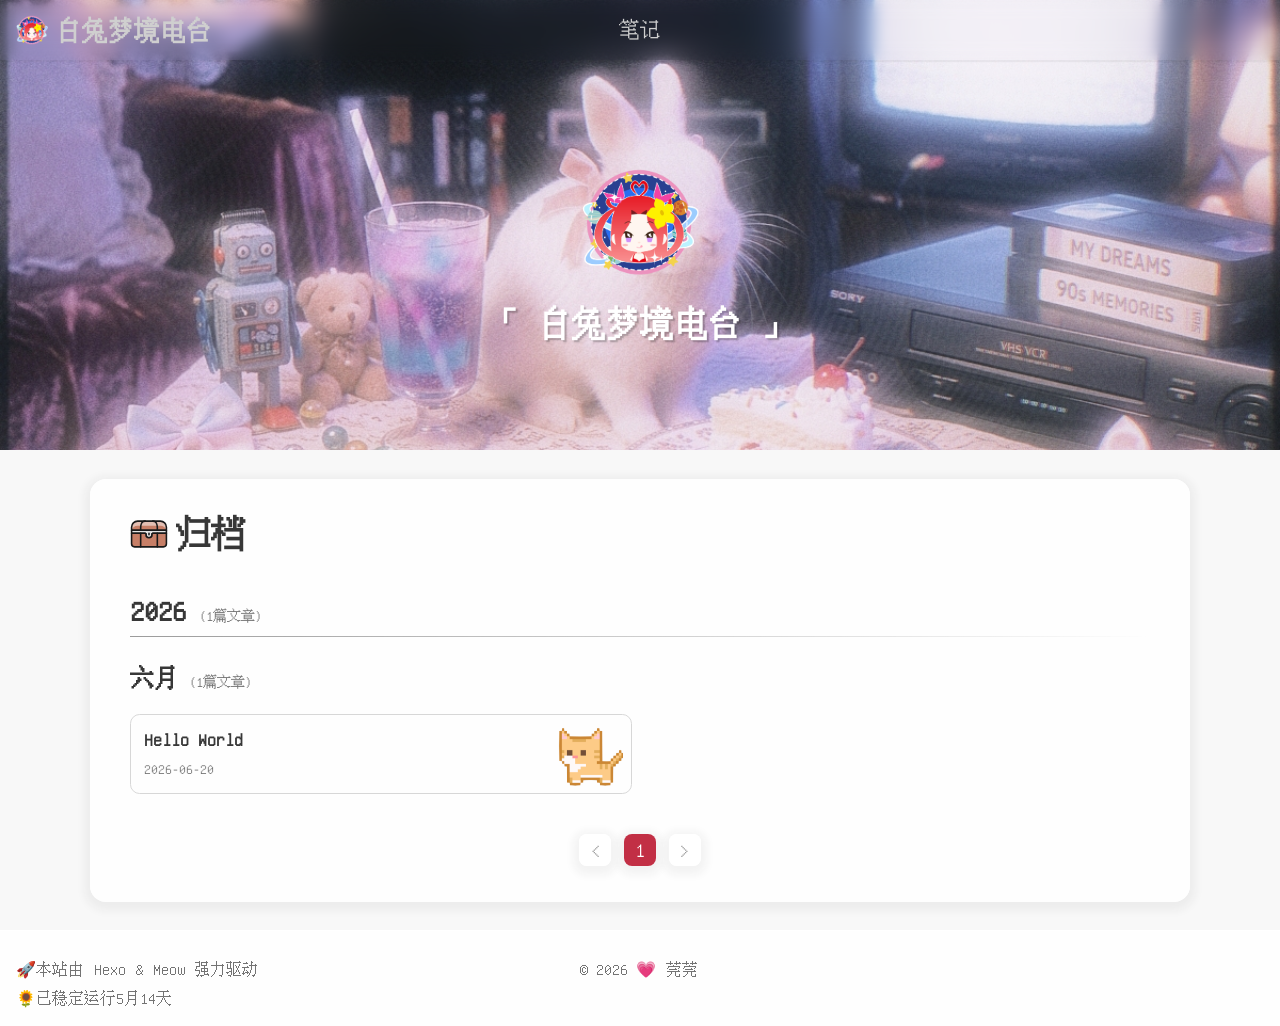
==== commit e8d11c48: "Site updated: 2026-06-22 21:30:52" ====
--- a/archives/index.html
+++ b/archives/index.html
@@ -1,4 +1,4 @@
-<!DOCTYPE html><html lang="zh-CN"><head><meta charset="utf-8"/><meta name="viewport" content="width=device-width, initial-scale=1.0"/><meta name="author" content="莞莞"/><meta name="copyright" content="莞莞"/><meta name="theme-color" content="#FFB347"/><meta name="format-detection" content="telephone=no"/><meta name="keywords" content="Hexo Theme MEOW"/><meta name="mobile-web-app-capable" content="yes"/><meta name="apple-mobile-web-app-capable" content="yes"/><meta name="apple-touch-fullscreen" content="yes"/><meta name="application-name" content="归档 | 白兔梦境电台"/><meta name="apple-mobile-web-app-title" content="归档 | 白兔梦境电台"/><meta name="apple-mobile-web-app-status-bar-style" content="#FFB347"/><link rel="canonical" href="http://example.com/archives/"/><meta name="description" content="来自1999年的电波，偶尔收到，随缘回复">
+<!DOCTYPE html><html lang="zh-CN"><head><meta charset="utf-8"/><meta name="viewport" content="width=device-width, initial-scale=1.0"/><meta name="author" content="莞莞"/><meta name="copyright" content="莞莞"/><meta name="theme-color" content="#c22f45"/><meta name="format-detection" content="telephone=no"/><meta name="keywords" content="Hexo Theme MEOW"/><meta name="mobile-web-app-capable" content="yes"/><meta name="apple-mobile-web-app-capable" content="yes"/><meta name="apple-touch-fullscreen" content="yes"/><meta name="application-name" content="归档 | 白兔梦境电台"/><meta name="apple-mobile-web-app-title" content="归档 | 白兔梦境电台"/><meta name="apple-mobile-web-app-status-bar-style" content="#c22f45"/><link rel="canonical" href="http://example.com/archives/"/><meta name="description" content="来自1999年的电波，偶尔收到，随缘回复">
 <meta property="og:type" content="website">
 <meta property="og:title" content="归档 | 白兔梦境电台">
 <meta property="og:url" content="http://example.com/archives/index.html">
@@ -12,7 +12,7 @@
 <link rel="stylesheet" href="/css/style.css">
 
 <link rel="stylesheet" href="/css/third-party/dist/APlayer.min.css">
-<link rel="prefetch" href="/"/><link rel="prefetch" href="/archives"/><link rel="prefetch" href="/tags"/><meta name="generator" content="Hexo 7.3.0"></head><body bg-style="none"><header><div id="navbar"><div id="nav-info"><a id="site-icon" href="/" title="主页"><img src="/assets/images/49beb94f1746faeaf48bc25fc56b0b8f.png" alt="Logo"/></a><a id="site-name" href="/" title="主页"><div>白兔梦境电台</div><img src="/assets/images/svg/uc/uc-home.svg" class="icon noview" alt="Icon"></a></div><div id="nav-menu"></div><div id="nav-function"><div id="menu-btn"><a href="javascript:void(0);" title="打开菜单"><img src="/assets/images/svg/uc/uc-menu.svg" class="icon noview" alt="Icon"></a></div></div></div></header><div id="menu-aside"><div id="menu-aside-container"><div id="menu-aside-info"><a href="/" title="主页"><img src="/assets/images/49beb94f1746faeaf48bc25fc56b0b8f.png" alt="Logo"/></a><a href="/" title="主页">白兔梦境电台</a></div><hr/></div></div><main><div class="banner"><div class="banner-info"><div class="banner-avatar"><img src="/assets/images/49beb94f1746faeaf48bc25fc56b0b8f.png" alt="Avatar"/></div><div class="banner-title">「 白兔梦境电台 」</div></div></div><div class="page-container"><div class="page-content"><div class="page-title"><div class="page-title-content"><img src="/assets/images/svg/uc/uc-archive.svg" class="icon noview" alt="Icon"><h1>归档</h1></div></div><div class="page-main"><div class="archive-container"><div class="archive-year"><div class="archive-year-title"><a href="/archives/2026">2026</a><span>(1篇文章)</span></div><div class="archive-month"><div class="archive-month-title"><a href="/archives/2026/06">六月</a><span>(1篇文章)</span></div><div class="archive-posts-list"><div class="archive-post" archive-style="normal"><div class="archive-post-cover"></div><a href="/2026/06/20/hello-world/"><div class="archive-post-title"><span>Hello World</span></div><div class="archive-post-date">2026-06-20</div></a></div></div></div></div></div><div class="page-paginator"><div class="paginator"><span class="extend prev" rel="prev"><</span><span class="page-number current">1</span><span class="extend next" rel="next">></span></div></div><div class="page-body markdown"></div></div></div></div><div id="toolbar" hide=""><div id="toolbar-setting-container" hide=""><div class="toolbar-item"><button id="tool-color-mode" title="深色模式" type="button"><img src="/assets/images/svg/ta/ta-moon.svg" class="icon noview" alt="Icon"></button></div><div class="toolbar-item"><button class="copy-text" id="tool-share" title="分享" type="button" data-text="http://example.com/archives/index.html"><img src="/assets/images/svg/ta/ta-share.svg" class="icon noview" alt="Icon"></button></div></div><div class="toolbar-container"><div class="toolbar-item"><button id="tool-setting" title="设置" type="button"><img src="/assets/images/svg/ta/ta-setting.svg" class="icon noview" alt="Icon"></button></div><div class="toolbar-item"><button id="tool-gototop" title="返回顶部" type="button"><img src="/assets/images/svg/ta/ta-up.svg" class="icon noview" alt="Icon"></button></div></div></div><div id="music-player"></div></main><footer><div class="footer"><div id="footer-copyright">© 2026 <span>💗</span> <a href="/null">莞莞</a></div><div id="footer-info"><div id="footer-framework">🚀本站由 <a href="https://hexo.io" target="_blank">Hexo</a> & <a href="https://github.com/chanwj/hexo-theme-meow" title="3.3.2" target="_blank">Meow</a> 强力驱动</div><div id="footer-runtime"><span id="runtime" data-startdate="2026-06-21T22:16:20.000Z">🌻已稳定运行.年.月.天</span></div></div></div></footer><div class="scripts"><script>const GLOBALCONFIG = {
+<link rel="prefetch" href="/"/><link rel="prefetch" href="/archives"/><link rel="prefetch" href="/tags"/><meta name="generator" content="Hexo 7.3.0"></head><body bg-style="none"><header><div id="navbar"><div id="nav-info"><a id="site-icon" href="/" title="主页"><img src="/assets/images/49beb94f1746faeaf48bc25fc56b0b8f.png" alt="Logo"/></a><a id="site-name" href="/" title="主页"><div>白兔梦境电台</div><img src="/assets/images/svg/uc/uc-home.svg" class="icon noview" alt="Icon"></a></div><div id="nav-menu"><div class="menu-item"><a href="javascript:void(0);"><span>笔记</span></a><ul class="sub-menu-item"><li><a href="/archives"><span>归档</span></a></li><li><a href="/categories"><span>分类</span></a></li><li><a href="/tags"><span>标签</span></a></li></ul></div></div><div id="nav-function"><div id="menu-btn"><a href="javascript:void(0);" title="打开菜单"><img src="/assets/images/svg/uc/uc-menu.svg" class="icon noview" alt="Icon"></a></div></div></div></header><div id="menu-aside"><div id="menu-aside-container"><div id="menu-aside-info"><a href="/" title="主页"><img src="/assets/images/49beb94f1746faeaf48bc25fc56b0b8f.png" alt="Logo"/></a><a href="/" title="主页">白兔梦境电台</a></div><div class="menu-aside-item"><a href="javascript:void(0);"><span>笔记</span></a><ul class="menu-aside-sub-item"><li><a href="/archives"><span>归档</span></a></li><li><a href="/categories"><span>分类</span></a></li><li><a href="/tags"><span>标签</span></a></li></ul></div><hr/></div></div><main><script src="/js/time-banner.js"></script><div class="banner"><div class="banner-info"><div class="banner-avatar"><img src="/assets/images/49beb94f1746faeaf48bc25fc56b0b8f.png" alt="Avatar"/></div><div class="banner-title">「 白兔梦境电台 」</div></div></div><div class="page-container"><div class="page-content"><div class="page-title"><div class="page-title-content"><img src="/assets/images/svg/uc/uc-archive.svg" class="icon noview" alt="Icon"><h1>归档</h1></div></div><div class="page-main"><div class="archive-container"><div class="archive-year"><div class="archive-year-title"><a href="/archives/2026">2026</a><span>(1篇文章)</span></div><div class="archive-month"><div class="archive-month-title"><a href="/archives/2026/06">六月</a><span>(1篇文章)</span></div><div class="archive-posts-list"><div class="archive-post" archive-style="normal"><div class="archive-post-cover"></div><a href="/2026/06/20/hello-world/"><div class="archive-post-title"><span>Hello World</span></div><div class="archive-post-date">2026-06-20</div></a></div></div></div></div></div><div class="page-paginator"><div class="paginator"><span class="extend prev" rel="prev"><</span><span class="page-number current">1</span><span class="extend next" rel="next">></span></div></div><div class="page-body markdown"></div></div></div></div><div id="toolbar" hide=""><div id="toolbar-setting-container" hide=""><div class="toolbar-item"><button id="tool-color-mode" title="深色模式" type="button"><img src="/assets/images/svg/ta/ta-moon.svg" class="icon noview" alt="Icon"></button></div><div class="toolbar-item"><button class="copy-text" id="tool-share" title="分享" type="button" data-text="http://example.com/archives/index.html"><img src="/assets/images/svg/ta/ta-share.svg" class="icon noview" alt="Icon"></button></div></div><div class="toolbar-container"><div class="toolbar-item"><button id="tool-setting" title="设置" type="button"><img src="/assets/images/svg/ta/ta-setting.svg" class="icon noview" alt="Icon"></button></div><div class="toolbar-item"><button id="tool-gototop" title="返回顶部" type="button"><img src="/assets/images/svg/ta/ta-up.svg" class="icon noview" alt="Icon"></button></div></div></div><div id="music-player"></div></main><footer><div class="footer"><div id="footer-copyright">© 2026 <span>💗</span> <a href="/null">莞莞</a></div><div id="footer-info"><div id="footer-framework">🚀本站由 <a href="https://hexo.io" target="_blank">Hexo</a> & <a href="https://github.com/chanwj/hexo-theme-meow" title="3.3.2" target="_blank">Meow</a> 强力驱动</div><div id="footer-runtime"><span id="runtime" data-startdate="2026-06-21T22:16:20.000Z">🌻已稳定运行.年.月.天</span></div></div></div></footer><div class="scripts"><script>const GLOBALCONFIG = {
   root: '/',
   toolbar: true,
   lazyload_src: '/assets/images/Meow-Loading.webp',
@@ -22,7 +22,7 @@
   code_copy_text: false,
   share_text: '🐱Share From Meow',
   onblur_title: 'Please Come Back～✧(´▽`ʃ♡ƪ)',
-  mouse_click: false,
+  mouse_click: true,
   notify:{
     enable: false,
     info: '复制成功～转载请标注本文地址',
@@ -58,7 +58,7 @@
     container: document.getElementById('music-player'),
     fixed: true,
     autoplay: false,
-    theme: '#FFB347',
+    theme: '#c22f45',
     loop: 'all',
     order: 'list',
     volume: 0.7,
--- a/css/style.css
+++ b/css/style.css
@@ -1,12 +1,12 @@
 @import url("/assets/fonts/unifont_t-17/result.css");
 @import url("/assets/fonts/unifont_t-17/result.css");
 body[data-mode='light'] {
-  --theme-color: #ffb347;
-  --theme-color-light-1: #ffd191;
-  --theme-color-light-2: #ffc26c;
-  --theme-color-light-3: #ffca7e;
-  --theme-color-transparent-1: rgba(255,179,71,0.6);
-  --theme-color-dark-1: #ffa626;
+  --theme-color: #c22f45;
+  --theme-color-light-1: #e07d8c;
+  --theme-color-light-2: #d55265;
+  --theme-color-light-3: #da6779;
+  --theme-color-transparent-1: rgba(194,47,69,0.6);
+  --theme-color-dark-1: #af2a3e;
   --background-color: #fff;
   --background-color-transparent-1: rgba(255,255,255,0.85);
   --background-color-transparent-2: rgba(255,255,255,0.7);
@@ -21,12 +21,12 @@
   --font-color: #373737;
   --font-color-invert: #fff;
   --font-color-navbar: #4b4b4b;
-  --font-color-navbar-custom: #4b4b4b;
+  --font-color-navbar-custom: #cfcfcf;
   --font-color-light-1: #737373;
   --font-color-light-2: #9b9b9b;
   --font-color-light-3: #cdcdcd;
   --link-hover-font-color: #fff;
-  --banner-background: url("/assets/images/MEITU_20260621_140122312.jpg");
+  --banner-background: url("/assets/images/wallpaper1.jpg");
   --banner-font-color: #fff;
   --nav-background-color: rgba(255,255,255,0.188);
   --card-border-color: #d7d7d7;
@@ -34,12 +34,12 @@
   --meow-card-shadow: 0px 3px 8px 6px rgba(42,42,42,0.051);
 }
 body[data-mode='dark'] {
-  --theme-color: #88c0ed;
-  --theme-color-light-1: #b8d9f4;
-  --theme-color-light-2: #a0cdf1;
-  --theme-color-light-3: #acd3f2;
-  --theme-color-transparent-1: rgba(136,192,237,0.6);
-  --theme-color-dark-1: #68afe8;
+  --theme-color: #c22f45;
+  --theme-color-light-1: #e07d8c;
+  --theme-color-light-2: #d55265;
+  --theme-color-light-3: #da6779;
+  --theme-color-transparent-1: rgba(194,47,69,0.6);
+  --theme-color-dark-1: #af2a3e;
   --background-color: #2d2d2d;
   --background-color-transparent-1: rgba(45,45,45,0.88);
   --background-color-transparent-2: rgba(45,45,45,0.7);
@@ -54,12 +54,12 @@
   --font-color: #bebec6;
   --font-color-invert: #fcfcfc;
   --font-color-navbar: #bebec6;
-  --font-color-navbar-custom: #bebec6;
+  --font-color-navbar-custom: #cfcfcf;
   --font-color-light-1: #9595a2;
   --font-color-light-2: #808090;
   --font-color-light-3: #5b5b67;
   --link-hover-font-color: #2d2d2d;
-  --banner-background: url("/assets/images/MEITU_20260621_140122312.jpg");
+  --banner-background: url("/assets/images/wallpaper2.png");
   --banner-font-color: #e0e0e0;
   --nav-background-color: transparent;
   --card-border-color: #3b3b3b;
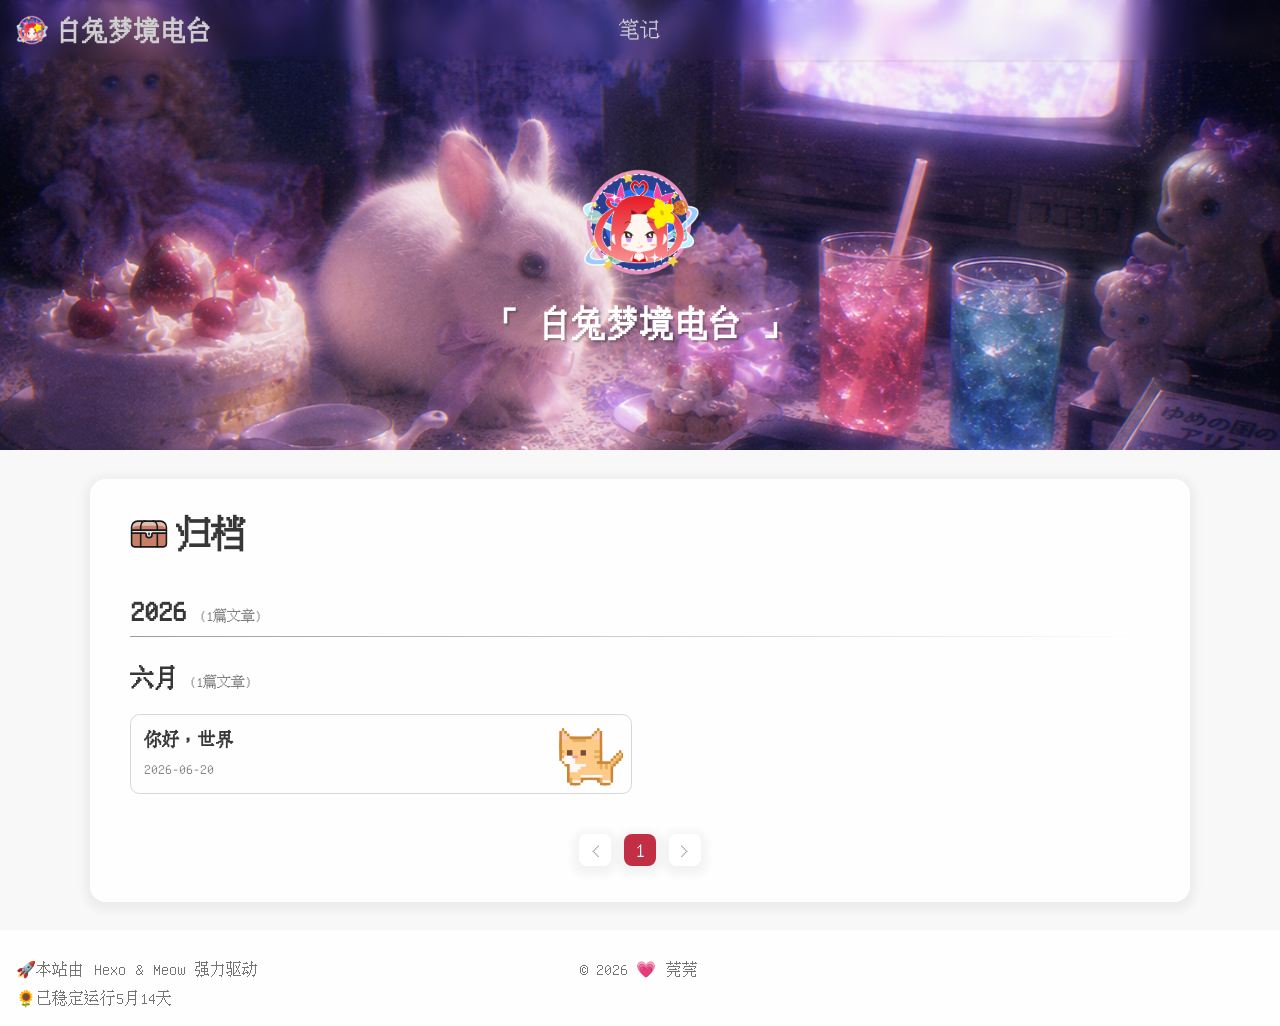
==== commit 94706409: "Site updated: 2026-06-22 22:26:33" ====
--- a/archives/index.html
+++ b/archives/index.html
@@ -1,4 +1,4 @@
-<!DOCTYPE html><html lang="zh-CN"><head><meta charset="utf-8"/><meta name="viewport" content="width=device-width, initial-scale=1.0"/><meta name="author" content="莞莞"/><meta name="copyright" content="莞莞"/><meta name="theme-color" content="#c22f45"/><meta name="format-detection" content="telephone=no"/><meta name="keywords" content="Hexo Theme MEOW"/><meta name="mobile-web-app-capable" content="yes"/><meta name="apple-mobile-web-app-capable" content="yes"/><meta name="apple-touch-fullscreen" content="yes"/><meta name="application-name" content="归档 | 白兔梦境电台"/><meta name="apple-mobile-web-app-title" content="归档 | 白兔梦境电台"/><meta name="apple-mobile-web-app-status-bar-style" content="#c22f45"/><link rel="canonical" href="http://example.com/archives/"/><meta name="description" content="来自1999年的电波，偶尔收到，随缘回复">
+<!DOCTYPE html><html lang="zh-CN"><script src="/js/time-banner.js"></script><head><meta charset="utf-8"/><meta name="viewport" content="width=device-width, initial-scale=1.0"/><meta name="author" content="莞莞"/><meta name="copyright" content="莞莞"/><meta name="theme-color" content="#c22f45"/><meta name="format-detection" content="telephone=no"/><meta name="keywords" content="Hexo Theme MEOW"/><meta name="mobile-web-app-capable" content="yes"/><meta name="apple-mobile-web-app-capable" content="yes"/><meta name="apple-touch-fullscreen" content="yes"/><meta name="application-name" content="归档 | 白兔梦境电台"/><meta name="apple-mobile-web-app-title" content="归档 | 白兔梦境电台"/><meta name="apple-mobile-web-app-status-bar-style" content="#c22f45"/><link rel="canonical" href="http://example.com/archives/"/><meta name="description" content="来自1999年的电波，偶尔收到，随缘回复">
 <meta property="og:type" content="website">
 <meta property="og:title" content="归档 | 白兔梦境电台">
 <meta property="og:url" content="http://example.com/archives/index.html">
@@ -12,7 +12,7 @@
 <link rel="stylesheet" href="/css/style.css">
 
 <link rel="stylesheet" href="/css/third-party/dist/APlayer.min.css">
-<link rel="prefetch" href="/"/><link rel="prefetch" href="/archives"/><link rel="prefetch" href="/tags"/><meta name="generator" content="Hexo 7.3.0"></head><body bg-style="none"><header><div id="navbar"><div id="nav-info"><a id="site-icon" href="/" title="主页"><img src="/assets/images/49beb94f1746faeaf48bc25fc56b0b8f.png" alt="Logo"/></a><a id="site-name" href="/" title="主页"><div>白兔梦境电台</div><img src="/assets/images/svg/uc/uc-home.svg" class="icon noview" alt="Icon"></a></div><div id="nav-menu"><div class="menu-item"><a href="javascript:void(0);"><span>笔记</span></a><ul class="sub-menu-item"><li><a href="/archives"><span>归档</span></a></li><li><a href="/categories"><span>分类</span></a></li><li><a href="/tags"><span>标签</span></a></li></ul></div></div><div id="nav-function"><div id="menu-btn"><a href="javascript:void(0);" title="打开菜单"><img src="/assets/images/svg/uc/uc-menu.svg" class="icon noview" alt="Icon"></a></div></div></div></header><div id="menu-aside"><div id="menu-aside-container"><div id="menu-aside-info"><a href="/" title="主页"><img src="/assets/images/49beb94f1746faeaf48bc25fc56b0b8f.png" alt="Logo"/></a><a href="/" title="主页">白兔梦境电台</a></div><div class="menu-aside-item"><a href="javascript:void(0);"><span>笔记</span></a><ul class="menu-aside-sub-item"><li><a href="/archives"><span>归档</span></a></li><li><a href="/categories"><span>分类</span></a></li><li><a href="/tags"><span>标签</span></a></li></ul></div><hr/></div></div><main><script src="/js/time-banner.js"></script><div class="banner"><div class="banner-info"><div class="banner-avatar"><img src="/assets/images/49beb94f1746faeaf48bc25fc56b0b8f.png" alt="Avatar"/></div><div class="banner-title">「 白兔梦境电台 」</div></div></div><div class="page-container"><div class="page-content"><div class="page-title"><div class="page-title-content"><img src="/assets/images/svg/uc/uc-archive.svg" class="icon noview" alt="Icon"><h1>归档</h1></div></div><div class="page-main"><div class="archive-container"><div class="archive-year"><div class="archive-year-title"><a href="/archives/2026">2026</a><span>(1篇文章)</span></div><div class="archive-month"><div class="archive-month-title"><a href="/archives/2026/06">六月</a><span>(1篇文章)</span></div><div class="archive-posts-list"><div class="archive-post" archive-style="normal"><div class="archive-post-cover"></div><a href="/2026/06/20/hello-world/"><div class="archive-post-title"><span>Hello World</span></div><div class="archive-post-date">2026-06-20</div></a></div></div></div></div></div><div class="page-paginator"><div class="paginator"><span class="extend prev" rel="prev"><</span><span class="page-number current">1</span><span class="extend next" rel="next">></span></div></div><div class="page-body markdown"></div></div></div></div><div id="toolbar" hide=""><div id="toolbar-setting-container" hide=""><div class="toolbar-item"><button id="tool-color-mode" title="深色模式" type="button"><img src="/assets/images/svg/ta/ta-moon.svg" class="icon noview" alt="Icon"></button></div><div class="toolbar-item"><button class="copy-text" id="tool-share" title="分享" type="button" data-text="http://example.com/archives/index.html"><img src="/assets/images/svg/ta/ta-share.svg" class="icon noview" alt="Icon"></button></div></div><div class="toolbar-container"><div class="toolbar-item"><button id="tool-setting" title="设置" type="button"><img src="/assets/images/svg/ta/ta-setting.svg" class="icon noview" alt="Icon"></button></div><div class="toolbar-item"><button id="tool-gototop" title="返回顶部" type="button"><img src="/assets/images/svg/ta/ta-up.svg" class="icon noview" alt="Icon"></button></div></div></div><div id="music-player"></div></main><footer><div class="footer"><div id="footer-copyright">© 2026 <span>💗</span> <a href="/null">莞莞</a></div><div id="footer-info"><div id="footer-framework">🚀本站由 <a href="https://hexo.io" target="_blank">Hexo</a> & <a href="https://github.com/chanwj/hexo-theme-meow" title="3.3.2" target="_blank">Meow</a> 强力驱动</div><div id="footer-runtime"><span id="runtime" data-startdate="2026-06-21T22:16:20.000Z">🌻已稳定运行.年.月.天</span></div></div></div></footer><div class="scripts"><script>const GLOBALCONFIG = {
+<link rel="prefetch" href="/"/><link rel="prefetch" href="/archives"/><link rel="prefetch" href="/tags"/><meta name="generator" content="Hexo 7.3.0"></head><body bg-style="none"><header><div id="navbar"><div id="nav-info"><a id="site-icon" href="/" title="主页"><img src="/assets/images/49beb94f1746faeaf48bc25fc56b0b8f.png" alt="Logo"/></a><a id="site-name" href="/" title="主页"><div>白兔梦境电台</div><img src="/assets/images/svg/uc/uc-home.svg" class="icon noview" alt="Icon"></a></div><div id="nav-menu"><div class="menu-item"><a href="javascript:void(0);"><span>笔记</span></a><ul class="sub-menu-item"><li><a href="/archives"><span>归档</span></a></li><li><a href="/categories"><span>分类</span></a></li><li><a href="/tags"><span>标签</span></a></li></ul></div></div><div id="nav-function"><div id="menu-btn"><a href="javascript:void(0);" title="打开菜单"><img src="/assets/images/svg/uc/uc-menu.svg" class="icon noview" alt="Icon"></a></div></div></div></header><div id="menu-aside"><div id="menu-aside-container"><div id="menu-aside-info"><a href="/" title="主页"><img src="/assets/images/49beb94f1746faeaf48bc25fc56b0b8f.png" alt="Logo"/></a><a href="/" title="主页">白兔梦境电台</a></div><div class="menu-aside-item"><a href="javascript:void(0);"><span>笔记</span></a><ul class="menu-aside-sub-item"><li><a href="/archives"><span>归档</span></a></li><li><a href="/categories"><span>分类</span></a></li><li><a href="/tags"><span>标签</span></a></li></ul></div><hr/></div></div><main><script src="/js/time-banner.js"></script><div class="banner"><div class="banner-info"><div class="banner-avatar"><img src="/assets/images/49beb94f1746faeaf48bc25fc56b0b8f.png" alt="Avatar"/></div><div class="banner-title">「 白兔梦境电台 」</div></div></div><div class="page-container"><div class="page-content"><div class="page-title"><div class="page-title-content"><img src="/assets/images/svg/uc/uc-archive.svg" class="icon noview" alt="Icon"><h1>归档</h1></div></div><div class="page-main"><div class="archive-container"><div class="archive-year"><div class="archive-year-title"><a href="/archives/2026">2026</a><span>(1篇文章)</span></div><div class="archive-month"><div class="archive-month-title"><a href="/archives/2026/06">六月</a><span>(1篇文章)</span></div><div class="archive-posts-list"><div class="archive-post" archive-style="normal"><div class="archive-post-cover"></div><a href="/2026/06/20/hello-world/"><div class="archive-post-title"><span>你好，世界</span></div><div class="archive-post-date">2026-06-20</div></a></div></div></div></div></div><div class="page-paginator"><div class="paginator"><span class="extend prev" rel="prev"><</span><span class="page-number current">1</span><span class="extend next" rel="next">></span></div></div><div class="page-body markdown"></div></div></div></div><div id="toolbar" hide=""><div id="toolbar-setting-container" hide=""><div class="toolbar-item"><button id="tool-color-mode" title="深色模式" type="button"><img src="/assets/images/svg/ta/ta-moon.svg" class="icon noview" alt="Icon"></button></div><div class="toolbar-item"><button class="copy-text" id="tool-share" title="分享" type="button" data-text="http://example.com/archives/index.html"><img src="/assets/images/svg/ta/ta-share.svg" class="icon noview" alt="Icon"></button></div></div><div class="toolbar-container"><div class="toolbar-item"><button id="tool-setting" title="设置" type="button"><img src="/assets/images/svg/ta/ta-setting.svg" class="icon noview" alt="Icon"></button></div><div class="toolbar-item"><button id="tool-gototop" title="返回顶部" type="button"><img src="/assets/images/svg/ta/ta-up.svg" class="icon noview" alt="Icon"></button></div></div></div><div id="music-player"></div></main><footer><div class="footer"><div id="footer-copyright">© 2026 <span>💗</span> <a href="/null">莞莞</a></div><div id="footer-info"><div id="footer-framework">🚀本站由 <a href="https://hexo.io" target="_blank">Hexo</a> & <a href="https://github.com/chanwj/hexo-theme-meow" title="3.3.2" target="_blank">Meow</a> 强力驱动</div><div id="footer-runtime"><span id="runtime" data-startdate="2026-06-21T22:16:20.000Z">🌻已稳定运行.年.月.天</span></div></div></div></footer><div class="scripts"><script>const GLOBALCONFIG = {
   root: '/',
   toolbar: true,
   lazyload_src: '/assets/images/Meow-Loading.webp',
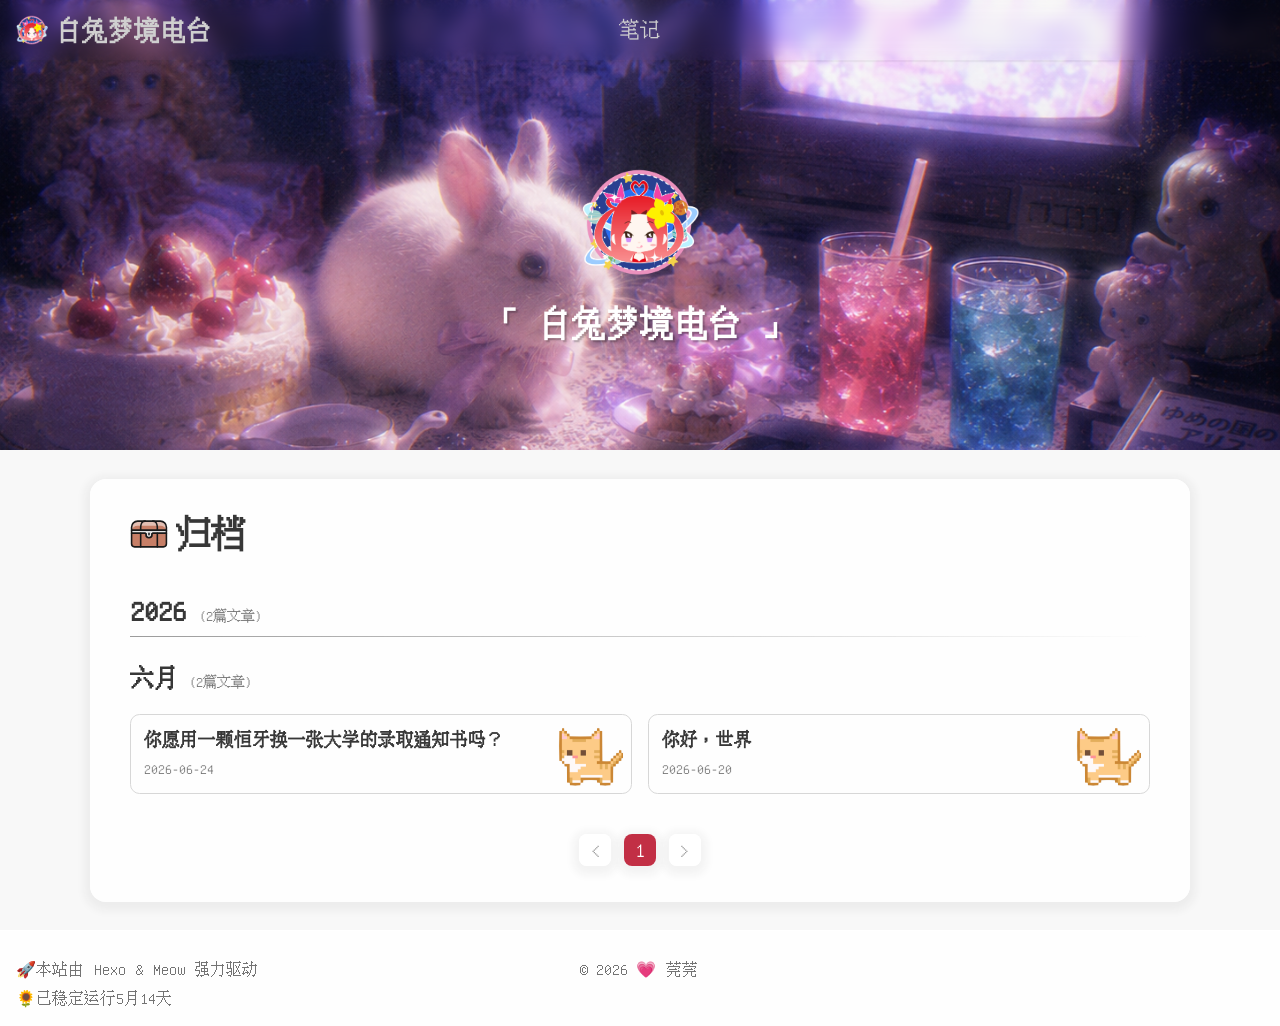
==== commit 43114be8: "Site updated: 2026-06-24 13:50:59" ====
--- a/archives/index.html
+++ b/archives/index.html
@@ -12,7 +12,7 @@
 <link rel="stylesheet" href="/css/style.css">
 
 <link rel="stylesheet" href="/css/third-party/dist/APlayer.min.css">
-<link rel="prefetch" href="/"/><link rel="prefetch" href="/archives"/><link rel="prefetch" href="/tags"/><meta name="generator" content="Hexo 7.3.0"></head><body bg-style="none"><header><div id="navbar"><div id="nav-info"><a id="site-icon" href="/" title="主页"><img src="/assets/images/49beb94f1746faeaf48bc25fc56b0b8f.png" alt="Logo"/></a><a id="site-name" href="/" title="主页"><div>白兔梦境电台</div><img src="/assets/images/svg/uc/uc-home.svg" class="icon noview" alt="Icon"></a></div><div id="nav-menu"><div class="menu-item"><a href="javascript:void(0);"><span>笔记</span></a><ul class="sub-menu-item"><li><a href="/archives"><span>归档</span></a></li><li><a href="/categories"><span>分类</span></a></li><li><a href="/tags"><span>标签</span></a></li></ul></div></div><div id="nav-function"><div id="menu-btn"><a href="javascript:void(0);" title="打开菜单"><img src="/assets/images/svg/uc/uc-menu.svg" class="icon noview" alt="Icon"></a></div></div></div></header><div id="menu-aside"><div id="menu-aside-container"><div id="menu-aside-info"><a href="/" title="主页"><img src="/assets/images/49beb94f1746faeaf48bc25fc56b0b8f.png" alt="Logo"/></a><a href="/" title="主页">白兔梦境电台</a></div><div class="menu-aside-item"><a href="javascript:void(0);"><span>笔记</span></a><ul class="menu-aside-sub-item"><li><a href="/archives"><span>归档</span></a></li><li><a href="/categories"><span>分类</span></a></li><li><a href="/tags"><span>标签</span></a></li></ul></div><hr/></div></div><main><script src="/js/time-banner.js"></script><div class="banner"><div class="banner-info"><div class="banner-avatar"><img src="/assets/images/49beb94f1746faeaf48bc25fc56b0b8f.png" alt="Avatar"/></div><div class="banner-title">「 白兔梦境电台 」</div></div></div><div class="page-container"><div class="page-content"><div class="page-title"><div class="page-title-content"><img src="/assets/images/svg/uc/uc-archive.svg" class="icon noview" alt="Icon"><h1>归档</h1></div></div><div class="page-main"><div class="archive-container"><div class="archive-year"><div class="archive-year-title"><a href="/archives/2026">2026</a><span>(1篇文章)</span></div><div class="archive-month"><div class="archive-month-title"><a href="/archives/2026/06">六月</a><span>(1篇文章)</span></div><div class="archive-posts-list"><div class="archive-post" archive-style="normal"><div class="archive-post-cover"></div><a href="/2026/06/20/hello-world/"><div class="archive-post-title"><span>你好，世界</span></div><div class="archive-post-date">2026-06-20</div></a></div></div></div></div></div><div class="page-paginator"><div class="paginator"><span class="extend prev" rel="prev"><</span><span class="page-number current">1</span><span class="extend next" rel="next">></span></div></div><div class="page-body markdown"></div></div></div></div><div id="toolbar" hide=""><div id="toolbar-setting-container" hide=""><div class="toolbar-item"><button id="tool-color-mode" title="深色模式" type="button"><img src="/assets/images/svg/ta/ta-moon.svg" class="icon noview" alt="Icon"></button></div><div class="toolbar-item"><button class="copy-text" id="tool-share" title="分享" type="button" data-text="http://example.com/archives/index.html"><img src="/assets/images/svg/ta/ta-share.svg" class="icon noview" alt="Icon"></button></div></div><div class="toolbar-container"><div class="toolbar-item"><button id="tool-setting" title="设置" type="button"><img src="/assets/images/svg/ta/ta-setting.svg" class="icon noview" alt="Icon"></button></div><div class="toolbar-item"><button id="tool-gototop" title="返回顶部" type="button"><img src="/assets/images/svg/ta/ta-up.svg" class="icon noview" alt="Icon"></button></div></div></div><div id="music-player"></div></main><footer><div class="footer"><div id="footer-copyright">© 2026 <span>💗</span> <a href="/null">莞莞</a></div><div id="footer-info"><div id="footer-framework">🚀本站由 <a href="https://hexo.io" target="_blank">Hexo</a> & <a href="https://github.com/chanwj/hexo-theme-meow" title="3.3.2" target="_blank">Meow</a> 强力驱动</div><div id="footer-runtime"><span id="runtime" data-startdate="2026-06-21T22:16:20.000Z">🌻已稳定运行.年.月.天</span></div></div></div></footer><div class="scripts"><script>const GLOBALCONFIG = {
+<link rel="prefetch" href="/"/><link rel="prefetch" href="/archives"/><link rel="prefetch" href="/tags"/><meta name="generator" content="Hexo 7.3.0"></head><body bg-style="none"><header><div id="navbar"><div id="nav-info"><a id="site-icon" href="/" title="主页"><img src="/assets/images/49beb94f1746faeaf48bc25fc56b0b8f.png" alt="Logo"/></a><a id="site-name" href="/" title="主页"><div>白兔梦境电台</div><img src="/assets/images/svg/uc/uc-home.svg" class="icon noview" alt="Icon"></a></div><div id="nav-menu"><div class="menu-item"><a href="javascript:void(0);"><span>笔记</span></a><ul class="sub-menu-item"><li><a href="/archives"><span>归档</span></a></li><li><a href="/categories"><span>分类</span></a></li><li><a href="/tags"><span>标签</span></a></li></ul></div></div><div id="nav-function"><div id="menu-btn"><a href="javascript:void(0);" title="打开菜单"><img src="/assets/images/svg/uc/uc-menu.svg" class="icon noview" alt="Icon"></a></div></div></div></header><div id="menu-aside"><div id="menu-aside-container"><div id="menu-aside-info"><a href="/" title="主页"><img src="/assets/images/49beb94f1746faeaf48bc25fc56b0b8f.png" alt="Logo"/></a><a href="/" title="主页">白兔梦境电台</a></div><div class="menu-aside-item"><a href="javascript:void(0);"><span>笔记</span></a><ul class="menu-aside-sub-item"><li><a href="/archives"><span>归档</span></a></li><li><a href="/categories"><span>分类</span></a></li><li><a href="/tags"><span>标签</span></a></li></ul></div><hr/></div></div><main><script src="/js/time-banner.js"></script><div class="banner"><div class="banner-info"><div class="banner-avatar"><img src="/assets/images/49beb94f1746faeaf48bc25fc56b0b8f.png" alt="Avatar"/></div><div class="banner-title">「 白兔梦境电台 」</div></div></div><div class="page-container"><div class="page-content"><div class="page-title"><div class="page-title-content"><img src="/assets/images/svg/uc/uc-archive.svg" class="icon noview" alt="Icon"><h1>归档</h1></div></div><div class="page-main"><div class="archive-container"><div class="archive-year"><div class="archive-year-title"><a href="/archives/2026">2026</a><span>(2篇文章)</span></div><div class="archive-month"><div class="archive-month-title"><a href="/archives/2026/06">六月</a><span>(2篇文章)</span></div><div class="archive-posts-list"><div class="archive-post" archive-style="normal"><div class="archive-post-cover"></div><a href="/2026/06/24/teeth/"><div class="archive-post-title"><span>你愿用一颗恒牙换一张大学的录取通知书吗？</span></div><div class="archive-post-date">2026-06-24</div></a></div><div class="archive-post" archive-style="normal"><div class="archive-post-cover"></div><a href="/2026/06/20/hello-world/"><div class="archive-post-title"><span>你好，世界</span></div><div class="archive-post-date">2026-06-20</div></a></div></div></div></div></div><div class="page-paginator"><div class="paginator"><span class="extend prev" rel="prev"><</span><span class="page-number current">1</span><span class="extend next" rel="next">></span></div></div><div class="page-body markdown"></div></div></div></div><div id="toolbar" hide=""><div id="toolbar-setting-container" hide=""><div class="toolbar-item"><button id="tool-color-mode" title="深色模式" type="button"><img src="/assets/images/svg/ta/ta-moon.svg" class="icon noview" alt="Icon"></button></div><div class="toolbar-item"><button class="copy-text" id="tool-share" title="分享" type="button" data-text="http://example.com/archives/index.html"><img src="/assets/images/svg/ta/ta-share.svg" class="icon noview" alt="Icon"></button></div></div><div class="toolbar-container"><div class="toolbar-item"><button id="tool-setting" title="设置" type="button"><img src="/assets/images/svg/ta/ta-setting.svg" class="icon noview" alt="Icon"></button></div><div class="toolbar-item"><button id="tool-gototop" title="返回顶部" type="button"><img src="/assets/images/svg/ta/ta-up.svg" class="icon noview" alt="Icon"></button></div></div></div><div id="music-player"></div></main><footer><div class="footer"><div id="footer-copyright">© 2026 <span>💗</span> <a href="/null">莞莞</a></div><div id="footer-info"><div id="footer-framework">🚀本站由 <a href="https://hexo.io" target="_blank">Hexo</a> & <a href="https://github.com/chanwj/hexo-theme-meow" title="3.3.2" target="_blank">Meow</a> 强力驱动</div><div id="footer-runtime"><span id="runtime" data-startdate="2026-06-21T22:16:20.000Z">🌻已稳定运行.年.月.天</span></div></div></div></footer><div class="scripts"><script>const GLOBALCONFIG = {
   root: '/',
   toolbar: true,
   lazyload_src: '/assets/images/Meow-Loading.webp',
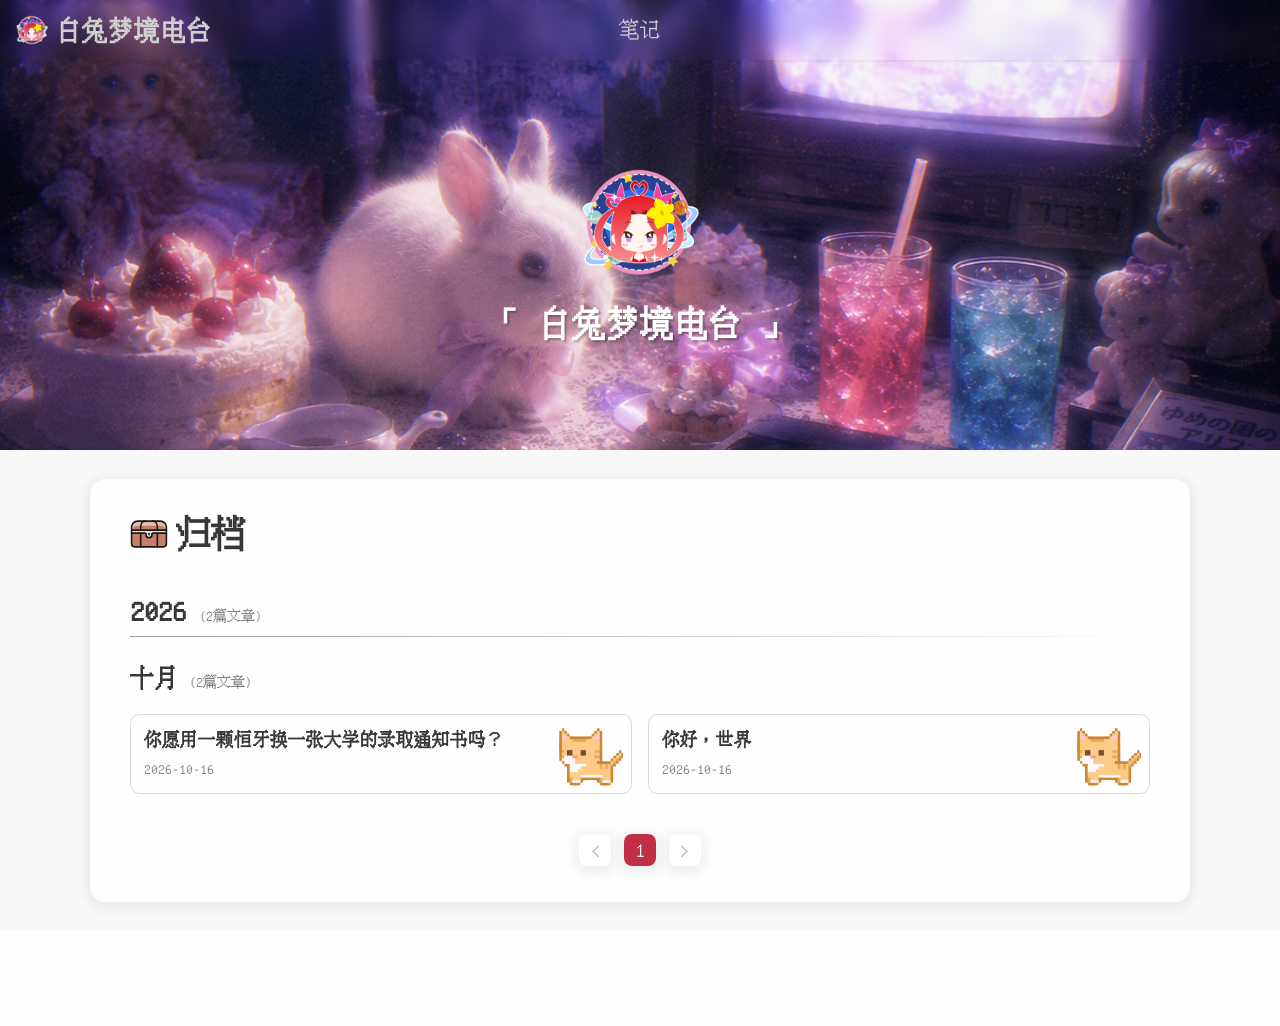
==== commit 831effd2: "Site updated: 2026-10-22 16:57:37" ====
--- a/archives/index.html
+++ b/archives/index.html
@@ -12,7 +12,7 @@
 <link rel="stylesheet" href="/css/style.css">
 
 <link rel="stylesheet" href="/css/third-party/dist/APlayer.min.css">
-<link rel="prefetch" href="/"/><link rel="prefetch" href="/archives"/><link rel="prefetch" href="/tags"/><meta name="generator" content="Hexo 7.3.0"></head><body bg-style="none"><header><div id="navbar"><div id="nav-info"><a id="site-icon" href="/" title="主页"><img src="/assets/images/49beb94f1746faeaf48bc25fc56b0b8f.png" alt="Logo"/></a><a id="site-name" href="/" title="主页"><div>白兔梦境电台</div><img src="/assets/images/svg/uc/uc-home.svg" class="icon noview" alt="Icon"></a></div><div id="nav-menu"><div class="menu-item"><a href="javascript:void(0);"><span>笔记</span></a><ul class="sub-menu-item"><li><a href="/archives"><span>归档</span></a></li><li><a href="/categories"><span>分类</span></a></li><li><a href="/tags"><span>标签</span></a></li></ul></div></div><div id="nav-function"><div id="menu-btn"><a href="javascript:void(0);" title="打开菜单"><img src="/assets/images/svg/uc/uc-menu.svg" class="icon noview" alt="Icon"></a></div></div></div></header><div id="menu-aside"><div id="menu-aside-container"><div id="menu-aside-info"><a href="/" title="主页"><img src="/assets/images/49beb94f1746faeaf48bc25fc56b0b8f.png" alt="Logo"/></a><a href="/" title="主页">白兔梦境电台</a></div><div class="menu-aside-item"><a href="javascript:void(0);"><span>笔记</span></a><ul class="menu-aside-sub-item"><li><a href="/archives"><span>归档</span></a></li><li><a href="/categories"><span>分类</span></a></li><li><a href="/tags"><span>标签</span></a></li></ul></div><hr/></div></div><main><script src="/js/time-banner.js"></script><div class="banner"><div class="banner-info"><div class="banner-avatar"><img src="/assets/images/49beb94f1746faeaf48bc25fc56b0b8f.png" alt="Avatar"/></div><div class="banner-title">「 白兔梦境电台 」</div></div></div><div class="page-container"><div class="page-content"><div class="page-title"><div class="page-title-content"><img src="/assets/images/svg/uc/uc-archive.svg" class="icon noview" alt="Icon"><h1>归档</h1></div></div><div class="page-main"><div class="archive-container"><div class="archive-year"><div class="archive-year-title"><a href="/archives/2026">2026</a><span>(2篇文章)</span></div><div class="archive-month"><div class="archive-month-title"><a href="/archives/2026/06">六月</a><span>(2篇文章)</span></div><div class="archive-posts-list"><div class="archive-post" archive-style="normal"><div class="archive-post-cover"></div><a href="/2026/06/24/teeth/"><div class="archive-post-title"><span>你愿用一颗恒牙换一张大学的录取通知书吗？</span></div><div class="archive-post-date">2026-06-24</div></a></div><div class="archive-post" archive-style="normal"><div class="archive-post-cover"></div><a href="/2026/06/20/hello-world/"><div class="archive-post-title"><span>你好，世界</span></div><div class="archive-post-date">2026-06-20</div></a></div></div></div></div></div><div class="page-paginator"><div class="paginator"><span class="extend prev" rel="prev"><</span><span class="page-number current">1</span><span class="extend next" rel="next">></span></div></div><div class="page-body markdown"></div></div></div></div><div id="toolbar" hide=""><div id="toolbar-setting-container" hide=""><div class="toolbar-item"><button id="tool-color-mode" title="深色模式" type="button"><img src="/assets/images/svg/ta/ta-moon.svg" class="icon noview" alt="Icon"></button></div><div class="toolbar-item"><button class="copy-text" id="tool-share" title="分享" type="button" data-text="http://example.com/archives/index.html"><img src="/assets/images/svg/ta/ta-share.svg" class="icon noview" alt="Icon"></button></div></div><div class="toolbar-container"><div class="toolbar-item"><button id="tool-setting" title="设置" type="button"><img src="/assets/images/svg/ta/ta-setting.svg" class="icon noview" alt="Icon"></button></div><div class="toolbar-item"><button id="tool-gototop" title="返回顶部" type="button"><img src="/assets/images/svg/ta/ta-up.svg" class="icon noview" alt="Icon"></button></div></div></div><div id="music-player"></div></main><footer><div class="footer"><div id="footer-copyright">© 2026 <span>💗</span> <a href="/null">莞莞</a></div><div id="footer-info"><div id="footer-framework">🚀本站由 <a href="https://hexo.io" target="_blank">Hexo</a> & <a href="https://github.com/chanwj/hexo-theme-meow" title="3.3.2" target="_blank">Meow</a> 强力驱动</div><div id="footer-runtime"><span id="runtime" data-startdate="2026-06-21T22:16:20.000Z">🌻已稳定运行.年.月.天</span></div></div></div></footer><div class="scripts"><script>const GLOBALCONFIG = {
+<link rel="prefetch" href="/"/><link rel="prefetch" href="/archives"/><link rel="prefetch" href="/tags"/><meta name="generator" content="Hexo 7.3.0"></head><body bg-style="none"><header><div id="navbar"><div id="nav-info"><a id="site-icon" href="/" title="主页"><img src="/assets/images/49beb94f1746faeaf48bc25fc56b0b8f.png" alt="Logo"/></a><a id="site-name" href="/" title="主页"><div>白兔梦境电台</div><img src="/assets/images/svg/uc/uc-home.svg" class="icon noview" alt="Icon"></a></div><div id="nav-menu"><div class="menu-item"><a href="javascript:void(0);"><span>笔记</span></a><ul class="sub-menu-item"><li><a href="/archives"><span>归档</span></a></li><li><a href="/categories"><span>分类</span></a></li><li><a href="/tags"><span>标签</span></a></li></ul></div></div><div id="nav-function"><div id="menu-btn"><a href="javascript:void(0);" title="打开菜单"><img src="/assets/images/svg/uc/uc-menu.svg" class="icon noview" alt="Icon"></a></div></div></div></header><div id="menu-aside"><div id="menu-aside-container"><div id="menu-aside-info"><a href="/" title="主页"><img src="/assets/images/49beb94f1746faeaf48bc25fc56b0b8f.png" alt="Logo"/></a><a href="/" title="主页">白兔梦境电台</a></div><div class="menu-aside-item"><a href="javascript:void(0);"><span>笔记</span></a><ul class="menu-aside-sub-item"><li><a href="/archives"><span>归档</span></a></li><li><a href="/categories"><span>分类</span></a></li><li><a href="/tags"><span>标签</span></a></li></ul></div><hr/></div></div><main><script src="/js/time-banner.js"></script><div class="banner"><div class="banner-info"><div class="banner-avatar"><img src="/assets/images/49beb94f1746faeaf48bc25fc56b0b8f.png" alt="Avatar"/></div><div class="banner-title">「 白兔梦境电台 」</div></div></div><div class="page-container"><div class="page-content"><div class="page-title"><div class="page-title-content"><img src="/assets/images/svg/uc/uc-archive.svg" class="icon noview" alt="Icon"><h1>归档</h1></div></div><div class="page-main"><div class="archive-container"><div class="archive-year"><div class="archive-year-title"><a href="/archives/2026">2026</a><span>(2篇文章)</span></div><div class="archive-month"><div class="archive-month-title"><a href="/archives/2026/10">十月</a><span>(2篇文章)</span></div><div class="archive-posts-list"><div class="archive-post" archive-style="normal"><div class="archive-post-cover"></div><a href="/2026/10/16/teeth/"><div class="archive-post-title"><span>你愿用一颗恒牙换一张大学的录取通知书吗？</span></div><div class="archive-post-date">2026-10-16</div></a></div><div class="archive-post" archive-style="normal"><div class="archive-post-cover"></div><a href="/2026/10/16/hello-world/"><div class="archive-post-title"><span>你好，世界</span></div><div class="archive-post-date">2026-10-16</div></a></div></div></div></div></div><div class="page-paginator"><div class="paginator"><span class="extend prev" rel="prev"><</span><span class="page-number current">1</span><span class="extend next" rel="next">></span></div></div><div class="page-body markdown"></div></div></div></div><div id="toolbar" hide=""><div id="toolbar-setting-container" hide=""><div class="toolbar-item"><button id="tool-color-mode" title="深色模式" type="button"><img src="/assets/images/svg/ta/ta-moon.svg" class="icon noview" alt="Icon"></button></div><div class="toolbar-item"><button class="copy-text" id="tool-share" title="分享" type="button" data-text="http://example.com/archives/index.html"><img src="/assets/images/svg/ta/ta-share.svg" class="icon noview" alt="Icon"></button></div></div><div class="toolbar-container"><div class="toolbar-item"><button id="tool-setting" title="设置" type="button"><img src="/assets/images/svg/ta/ta-setting.svg" class="icon noview" alt="Icon"></button></div><div class="toolbar-item"><button id="tool-gototop" title="返回顶部" type="button"><img src="/assets/images/svg/ta/ta-up.svg" class="icon noview" alt="Icon"></button></div></div></div><div id="music-player"></div></main><footer><div class="footer"><div id="footer-copyright">© 2026 <span>💗</span> <a href="/null">莞莞</a></div><div id="footer-info"><div id="footer-framework">🚀本站由 <a href="https://hexo.io" target="_blank">Hexo</a> & <a href="https://github.com/chanwj/hexo-theme-meow" title="3.3.2" target="_blank">Meow</a> 强力驱动</div><div id="footer-runtime"><span id="runtime" data-startdate="2026-06-21T22:16:20.000Z">🌻已稳定运行.年.月.天</span></div></div></div></footer><div class="scripts"><script>const GLOBALCONFIG = {
   root: '/',
   toolbar: true,
   lazyload_src: '/assets/images/Meow-Loading.webp',
@@ -20,7 +20,7 @@
   album: '',
   codeblock: false,
   code_copy_text: false,
-  share_text: '🐱Share From Meow',
+  share_text: '🐰Share From 白兔梦境电台',
   onblur_title: 'Please Come Back～✧(´▽`ʃ♡ƪ)',
   mouse_click: true,
   notify:{
@@ -61,7 +61,7 @@
     theme: '#c22f45',
     loop: 'all',
     order: 'list',
-    volume: 0.7,
+    volume: 0.3,
     lrcType: 3,
     audio: data
   });
--- a/css/style.css
+++ b/css/style.css
@@ -638,7 +638,7 @@
   background-image: var(--banner-background);
   background-size: cover;
   background-position: center top;
-  background-repeat: no-repeat;
+  background-repeat: repeat;
   animation: show-ease 0.3s ease-in;
   transition: background-image 0.3s ease-in, filter 0.3s ease-in;
 }
@@ -1898,7 +1898,7 @@
   background: var(--banner-background);
   background-size: cover;
   background-position: center top;
-  background-repeat: no-repeat;
+  background-repeat: repeat;
 }
 #home-banner-info {
   position: absolute;
@@ -1943,7 +1943,7 @@
   background: var(--banner-background);
   background-size: cover;
   background-position: center;
-  background-repeat: no-repeat;
+  background-repeat: repeat;
   user-select: none;
   transition: background 0.35s ease-in;
   display: flex;
